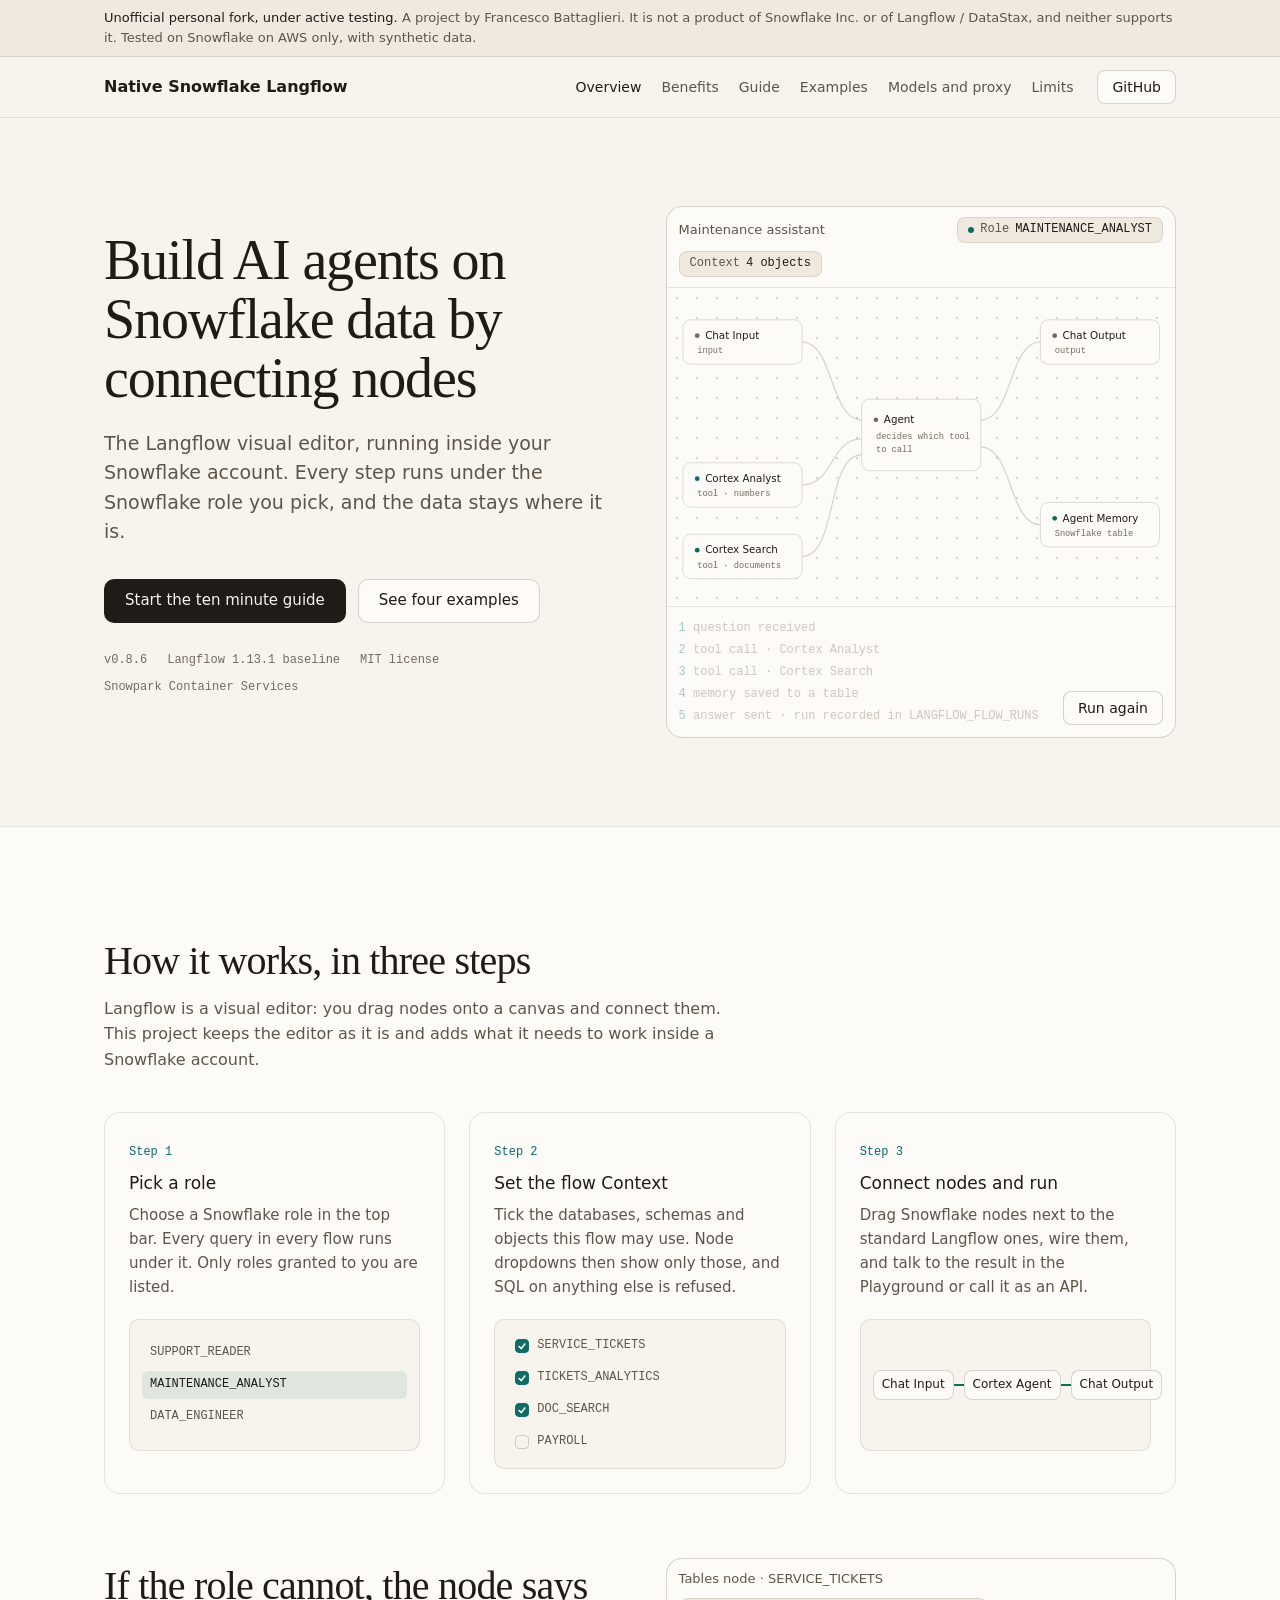
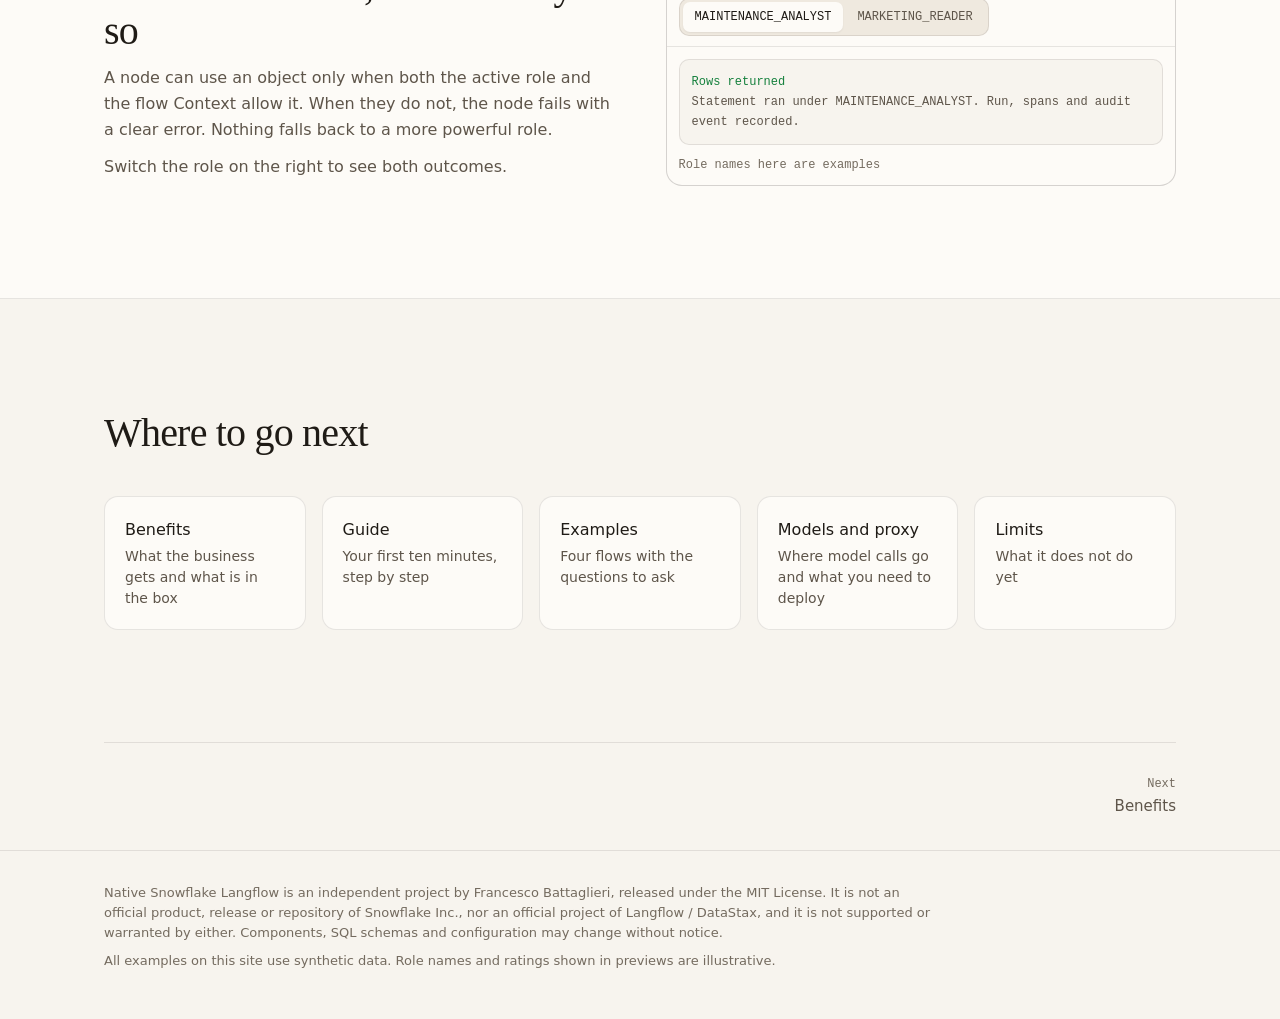
==== docs/index.html @ 38a933d1 "Split the overview site into pages and explain the LLM proxy The site is now six pages with shared C" ====
<!DOCTYPE html>
<html lang="en">
<head>
<meta charset="utf-8">
<meta name="viewport" content="width=device-width, initial-scale=1">
<meta name="snowflake-source" content="cortex-agent-authored">
<meta name="description" content="Native Snowflake Langflow: an unofficial personal fork that runs the Langflow visual editor inside Snowflake, on Snowflake data, under Snowflake roles.">
<title>Native Snowflake Langflow: a plain guide</title>
<script type="application/json" id="snowflake-report-metadata">
{
  "generated": "2026-11-13",
  "intent": "Native Snowflake Langflow site: Native Snowflake Langflow: a plain guide",
  "dataSources": [
    {
      "type": "file",
      "path": "README.md"
    }
  ],
  "sections": [
    {
      "id": "how",
      "title": "how",
      "producerNotes": "Hero flow preview and three steps from README sections 1 and 3. Role names are illustrative."
    },
    {
      "id": "explore",
      "title": "explore",
      "producerNotes": "Hero flow preview and three steps from README sections 1 and 3. Role names are illustrative."
    }
  ]
}
</script>
<link rel="stylesheet" href="assets/site.css">
<script src="assets/site.js" defer></script>
</head>
<body>

<div class="notice"><div class="wrap"><strong>Unofficial personal fork, under active testing.</strong> A project by Francesco Battaglieri. It is not a product of Snowflake Inc. or of Langflow / DataStax, and neither supports it. Tested on Snowflake on AWS only, with synthetic data.</div></div>

<nav>
  <div class="wrap">
    <a class="brand" href="index.html">Native Snowflake Langflow</a>
    <div class="links"><a href="index.html" aria-current="page">Overview</a><a href="benefits.html">Benefits</a><a href="guide.html">Guide</a><a href="examples.html">Examples</a><a href="models.html">Models and proxy</a><a href="limits.html">Limits</a></div>
    <a class="btn ghost small" href="https://github.com/fbattaglieri-snowflake/Native-Snowflake-Langflow">GitHub</a>
  </div>
</nav>

<header class="hero" id="top">
  <div class="wrap hero-grid">
    <div>
      <h1>Build AI agents on Snowflake data by connecting nodes</h1>
      <p class="lead">The Langflow visual editor, running inside your Snowflake account. Every step runs under the Snowflake role you pick, and the data stays where it is.</p>
      <div class="actions">
        <a class="btn primary" href="guide.html">Start the ten minute guide</a>
        <a class="btn ghost" href="examples.html">See four examples</a>
      </div>
      <ul class="facts">
        <li>v0.8.6</li><li>Langflow 1.13.1 baseline</li><li>MIT license</li><li>Snowpark Container Services</li>
      </ul>
    </div>

    <figure class="window" id="heroWin" style="margin:0" aria-label="Animated preview of a flow: a chat input, an agent with Cortex Analyst and Cortex Search as tools, a memory and a chat output">
      <div class="bar">
        <span class="title">Maintenance assistant</span>
        <span class="chip role">Role <b>MAINTENANCE_ANALYST</b></span>
        <span class="chip">Context <b>4 objects</b></span>
      </div>
      <svg class="canvas" viewBox="0 0 640 400" role="img" aria-hidden="true">
        <path class="wire" id="w1" pathLength="1" d="M170 68 C210 68 205 166 245 166"/>
        <path class="wire" id="w2" pathLength="1" d="M170 248 C210 248 205 190 245 190"/>
        <path class="wire" id="w3" pathLength="1" d="M170 338 C215 338 200 210 245 210"/>
        <path class="wire" id="w4" pathLength="1" d="M395 166 C435 166 430 68 470 68"/>
        <path class="wire" id="w5" pathLength="1" d="M395 200 C435 200 430 298 470 298"/>
        <g class="node" id="nIn" style="transition-delay:0ms"><rect x="20" y="40" width="150" height="56" rx="10"/><circle class="pip" cx="38" cy="60" r="3"/><text x="48" y="64">Chat Input</text><text class="kind" x="38" y="82">input</text></g>
        <g class="node sf" id="nAn" style="transition-delay:60ms"><rect x="20" y="220" width="150" height="56" rx="10"/><circle class="pip" cx="38" cy="240" r="3"/><text x="48" y="244">Cortex Analyst</text><text class="kind" x="38" y="262">tool · numbers</text></g>
        <g class="node sf" id="nSe" style="transition-delay:120ms"><rect x="20" y="310" width="150" height="56" rx="10"/><circle class="pip" cx="38" cy="330" r="3"/><text x="48" y="334">Cortex Search</text><text class="kind" x="38" y="352">tool · documents</text></g>
        <g class="node" id="nAg" style="transition-delay:180ms"><rect x="245" y="140" width="150" height="90" rx="10"/><circle class="pip" cx="263" cy="166" r="3"/><text x="273" y="170">Agent</text><text class="kind" x="263" y="190">decides which tool</text><text class="kind" x="263" y="206">to call</text></g>
        <g class="node" id="nOut" style="transition-delay:240ms"><rect x="470" y="40" width="150" height="56" rx="10"/><circle class="pip" cx="488" cy="60" r="3"/><text x="498" y="64">Chat Output</text><text class="kind" x="488" y="82">output</text></g>
        <g class="node sf" id="nMem" style="transition-delay:300ms"><rect x="470" y="270" width="150" height="56" rx="10"/><circle class="pip" cx="488" cy="290" r="3"/><text x="498" y="294">Agent Memory</text><text class="kind" x="488" y="312">Snowflake table</text></g>
        <circle id="dot" r="5"/>
      </svg>
      <div class="trace">
        <ol id="log">
          <li><span>1</span> question received</li>
          <li><span>2</span> tool call · Cortex Analyst</li>
          <li><span>3</span> tool call · Cortex Search</li>
          <li><span>4</span> memory saved to a table</li>
          <li><span>5</span> answer sent · run recorded in LANGFLOW_FLOW_RUNS</li>
        </ol>
        <button class="btn ghost small" id="rerun" type="button">Run again</button>
      </div>
    </figure>
  </div>
</header>

<section id="how" class="band">
  <div class="wrap">
    <div class="head reveal">
      <h2>How it works, in three steps</h2>
      <p class="sub">Langflow is a visual editor: you drag nodes onto a canvas and connect them. This project keeps the editor as it is and adds what it needs to work inside a Snowflake account.</p>
    </div>
    <div class="steps">
      <article class="step reveal" style="--i:0">
        <span class="n">Step 1</span>
        <h3>Pick a role</h3>
        <p>Choose a Snowflake role in the top bar. Every query in every flow runs under it. Only roles granted to you are listed.</p>
        <div class="mini" aria-hidden="true">
          <div class="row">SUPPORT_READER</div>
          <div class="row sel">MAINTENANCE_ANALYST</div>
          <div class="row">DATA_ENGINEER</div>
        </div>
      </article>
      <article class="step reveal" style="--i:1">
        <span class="n">Step 2</span>
        <h3>Set the flow Context</h3>
        <p>Tick the databases, schemas and objects this flow may use. Node dropdowns then show only those, and SQL on anything else is refused.</p>
        <div class="mini" aria-hidden="true">
          <div class="row"><span class="tick yes" style="--j:0"><svg viewBox="0 0 12 12" fill="none" stroke-width="2"><path d="M2 6l3 3 5-6"/></svg></span>SERVICE_TICKETS</div>
          <div class="row"><span class="tick yes" style="--j:1"><svg viewBox="0 0 12 12" fill="none" stroke-width="2"><path d="M2 6l3 3 5-6"/></svg></span>TICKETS_ANALYTICS</div>
          <div class="row"><span class="tick yes" style="--j:2"><svg viewBox="0 0 12 12" fill="none" stroke-width="2"><path d="M2 6l3 3 5-6"/></svg></span>DOC_SEARCH</div>
          <div class="row"><span class="tick"></span>PAYROLL</div>
        </div>
      </article>
      <article class="step reveal" style="--i:2">
        <span class="n">Step 3</span>
        <h3>Connect nodes and run</h3>
        <p>Drag Snowflake nodes next to the standard Langflow ones, wire them, and talk to the result in the Playground or call it as an API.</p>
        <div class="mini" aria-hidden="true">
          <div class="join"><span class="pill">Chat Input</span><i></i><span class="pill">Cortex Agent</span><i></i><span class="pill">Chat Output</span></div>
        </div>
      </article>
    </div>

    <div class="gov">
      <div class="reveal">
        <h2>If the role cannot, the node says so</h2>
        <p class="sub">A node can use an object only when both the active role and the flow Context allow it. When they do not, the node fails with a clear error. Nothing falls back to a more powerful role.</p>
        <p class="sub">Switch the role on the right to see both outcomes.</p>
      </div>
      <div class="window reveal" style="--i:1">
        <div class="bar">
          <span class="title">Tables node · SERVICE_TICKETS</span>
          <div class="seg" role="group" aria-label="Active role">
            <button type="button" data-role="ok" aria-pressed="true">MAINTENANCE_ANALYST</button>
            <button type="button" data-role="deny" aria-pressed="false">MARKETING_READER</button>
          </div>
        </div>
        <div class="result" id="govResult" role="status" aria-live="polite"><b>Rows returned</b>Statement ran under MAINTENANCE_ANALYST. Run, spans and audit event recorded.</div>
        <p class="mono" style="padding:0 12px 12px">Role names here are examples</p>
      </div>
    </div>
  </div>
</section>

<section id="explore">
  <div class="wrap">
    <div class="head reveal">
      <h2>Where to go next</h2>
    </div>
    <div class="cards">
      <a class="card reveal" style="--i:0" href="benefits.html"><b>Benefits</b><span>What the business gets and what is in the box</span></a>
      <a class="card reveal" style="--i:1" href="guide.html"><b>Guide</b><span>Your first ten minutes, step by step</span></a>
      <a class="card reveal" style="--i:2" href="examples.html"><b>Examples</b><span>Four flows with the questions to ask</span></a>
      <a class="card reveal" style="--i:3" href="models.html"><b>Models and proxy</b><span>Where model calls go and what you need to deploy</span></a>
      <a class="card reveal" style="--i:4" href="limits.html"><b>Limits</b><span>What it does not do yet</span></a>
    </div>
  </div>
</section>

<div class="wrap"><div class="pager"><span></span><a href="benefits.html" style="text-align:right"><small>Next</small>Benefits</a></div></div>

<footer>
  <div class="wrap">
    <p>Native Snowflake Langflow is an independent project by Francesco Battaglieri, released under the MIT License. It is not an official product, release or repository of Snowflake Inc., nor an official project of Langflow / DataStax, and it is not supported or warranted by either. Components, SQL schemas and configuration may change without notice.</p>
    <p>All examples on this site use synthetic data. Role names and ratings shown in previews are illustrative.</p>
  </div>
</footer>
</body>
</html>
---- docs/assets/site.css ----
:root{
  color-scheme:light dark;
  --bg:light-dark(#f7f4ee,#161513);
  --card:light-dark(#fdfbf7,#1c1a18);
  --raised:light-dark(#efe9df,#262421);
  --text:light-dark(#1f1b16,#efe9de);
  --text2:light-dark(#5e554a,#aaa398);
  --muted:light-dark(#746b5f,#8f897e);
  --line:light-dark(rgba(31,27,22,.10),rgba(239,233,222,.10));
  --line2:light-dark(rgba(31,27,22,.18),rgba(239,233,222,.18));
  --accent:light-dark(#0f6b63,#63c7b9);
  --accent-soft:light-dark(rgba(15,107,99,.10),rgba(99,199,185,.13));
  --neg:light-dark(#b42318,#f0766b);
  --neg-soft:light-dark(rgba(180,35,24,.08),rgba(240,118,107,.12));
  --pos:light-dark(#15803d,#4cc38a);
  --shadow:light-dark(0 8px 24px rgba(31,27,22,.07),none);
  --ease:cubic-bezier(.22,1,.36,1);
  --sans:"Instrument Sans","DM Sans",-apple-system,BlinkMacSystemFont,"Segoe UI",system-ui,sans-serif;
  --serif:"Instrument Serif","Iowan Old Style","Palatino Linotype",Palatino,Georgia,serif;
  --mono:ui-monospace,"SF Mono",Menlo,Consolas,monospace;
}
*{box-sizing:border-box}
html{scroll-behavior:smooth}
body{margin:0;background:var(--bg);color:var(--text);font:400 16px/1.6 var(--sans);-webkit-font-smoothing:antialiased}
img,svg{max-width:100%;height:auto}
a{color:inherit}
.wrap{width:100%;max-width:1136px;margin:0 auto;padding:0 clamp(20px,4vw,32px)}
h1,h2,h3,p{margin:0}
h1,h2{font-family:var(--serif);font-weight:400;letter-spacing:-.02em}
h1{font-size:clamp(38px,4.4vw,56px);line-height:1.06}
h2{font-size:clamp(30px,3.6vw,40px);line-height:1.12}
h3{font-size:17px;line-height:24px;font-weight:500}
.lead{font-size:clamp(17px,1.6vw,19px);line-height:1.55;color:var(--text2);max-width:36rem}
.sub{color:var(--text2);max-width:40rem;margin-top:12px}
.mono{font-family:var(--mono);font-size:12px;line-height:16px;color:var(--muted);overflow-wrap:anywhere}
section{padding:clamp(64px,9vw,112px) 0}
.head{margin-bottom:40px}
:focus-visible{outline:2px solid var(--accent);outline-offset:2px;border-radius:6px}

/* notice + nav */
.notice{background:var(--raised);border-bottom:1px solid var(--line);font-size:13px;line-height:20px;color:var(--text2)}
.notice .wrap{padding-top:8px;padding-bottom:8px}
.notice strong{font-weight:500;color:var(--text)}
nav{position:sticky;top:0;z-index:10;background:var(--bg);border-bottom:1px solid var(--line)}
nav .wrap{display:flex;align-items:center;flex-wrap:wrap;gap:0 24px;min-height:60px}
.brand{font-weight:600;font-size:16px;text-decoration:none;white-space:nowrap}
.links{display:flex;gap:20px;margin-left:auto;font-size:14px}
.links a{color:var(--text2);text-decoration:none;transition:color .15s var(--ease)}
.links a:hover{color:var(--text)}
.btn{display:inline-flex;align-items:center;justify-content:center;height:44px;padding:0 20px;border-radius:10px;font:500 15px/1 var(--sans);text-decoration:none;border:1px solid transparent;cursor:pointer;transition:background-color .15s var(--ease),border-color .15s var(--ease),transform .15s var(--ease)}
.btn:active{transform:scale(.98)}
.btn.primary{background:var(--text);color:var(--bg)}
.btn.primary:hover{background:var(--text2)}
.btn.ghost{background:var(--card);border-color:var(--line2);color:var(--text)}
.btn.ghost:hover{background:var(--raised)}
.btn.small{height:34px;padding:0 14px;font-size:14px;border-radius:8px}
.links a[aria-current=page]{color:var(--text)}
@media (max-width:900px){nav .brand{line-height:60px}nav .btn{margin-left:auto}.links{order:3;width:100%;margin:0;padding:0 0 12px;overflow-x:auto;white-space:nowrap}}

/* hero */
.hero{padding:clamp(48px,7vw,88px) 0 clamp(56px,7vw,88px)}
.hero-grid{display:grid;grid-template-columns:minmax(0,1fr) minmax(0,1fr);gap:clamp(32px,4vw,56px);align-items:center}
.hero .lead{margin-top:20px}
.actions{display:flex;flex-wrap:wrap;gap:12px;margin-top:32px}
.facts{display:flex;flex-wrap:wrap;gap:8px 20px;margin-top:28px;padding:0;list-style:none}
.facts li{font-family:var(--mono);font-size:12px;color:var(--muted)}
@media (max-width:960px){.hero-grid{grid-template-columns:minmax(0,1fr)}}

/* window */
.window{background:var(--card);border:1px solid var(--line2);border-radius:16px;box-shadow:var(--shadow);overflow:hidden}
.bar{display:flex;align-items:center;gap:8px;flex-wrap:wrap;padding:10px 12px;border-bottom:1px solid var(--line);font-size:13px}
.bar .title{color:var(--text2);margin-right:auto}
.chip{display:inline-flex;align-items:center;gap:6px;height:26px;padding:0 10px;border-radius:8px;background:var(--raised);border:1px solid var(--line);font-family:var(--mono);font-size:12px;color:var(--text2);white-space:nowrap}
.chip b{font-weight:500;color:var(--text)}
.chip.role::before{content:"";width:6px;height:6px;border-radius:50%;background:var(--accent)}
.canvas{display:block;width:100%;background-image:radial-gradient(var(--line2) 1px,transparent 1px);background-size:20px 20px}
.node rect{fill:var(--card);stroke:var(--line2);stroke-width:1;transition:stroke .3s var(--ease),fill .3s var(--ease)}
.node text{font:500 13px var(--sans);fill:var(--text)}
.node .kind{font:400 11px var(--mono);fill:var(--muted)}
.node .pip{fill:var(--muted)}
.node.sf .pip{fill:var(--accent)}
.node.on rect{stroke:var(--accent);fill:var(--accent-soft)}
.node{opacity:0;transform:translateY(8px);transition:opacity .45s var(--ease),transform .45s var(--ease)}
.ready .node{opacity:1;transform:none}
.wire{fill:none;stroke:var(--line2);stroke-width:1.5;stroke-dasharray:1;stroke-dashoffset:1;transition:stroke-dashoffset .9s var(--ease) .5s,stroke .3s var(--ease)}
.ready .wire{stroke-dashoffset:0}
.wire.on{stroke:var(--accent)}
#dot{fill:var(--accent);opacity:0;transition:opacity .15s}
.trace{display:grid;grid-template-columns:1fr auto;gap:12px;align-items:end;padding:12px;border-top:1px solid var(--line)}
.trace ol{list-style:none;margin:0;padding:0;display:grid;gap:4px}
.trace li{font-family:var(--mono);font-size:12px;line-height:18px;color:var(--muted);opacity:.35;transition:opacity .3s var(--ease),color .3s var(--ease)}
.trace li.on{opacity:1;color:var(--text2)}
.trace li span{color:var(--accent)}

/* reveal */
.reveal{opacity:0;transform:translateY(12px);transition:opacity .5s var(--ease),transform .5s var(--ease);transition-delay:calc(var(--i,0)*50ms)}
.reveal.in{opacity:1;transform:none}

/* how */
.steps{display:grid;grid-template-columns:repeat(auto-fit,minmax(260px,1fr));gap:24px}
.step{background:var(--card);border:1px solid var(--line);border-radius:16px;padding:24px}
.step .n{font-family:var(--mono);font-size:12px;color:var(--accent)}
.step h3{margin:8px 0}
.step p{color:var(--text2);font-size:15px}
.mini{margin-top:20px;background:var(--bg);border:1px solid var(--line);border-radius:10px;padding:12px;min-height:132px;display:grid;gap:4px;align-content:center}
.row{display:flex;align-items:center;gap:8px;height:28px;padding:0 8px;border-radius:6px;font-family:var(--mono);font-size:12px;color:var(--text2)}
.row.sel{background:var(--accent-soft);color:var(--text)}
.tick{width:14px;height:14px;border-radius:4px;border:1px solid var(--line2);flex:none;display:grid;place-items:center}
.tick svg{width:10px;height:10px;stroke:var(--bg);opacity:0;transition:opacity .3s var(--ease) calc(.4s + var(--j,0)*.18s)}
.tick.yes{transition:background-color .3s var(--ease) calc(.4s + var(--j,0)*.18s),border-color .3s var(--ease) calc(.4s + var(--j,0)*.18s)}
.in .tick.yes{background:var(--accent);border-color:var(--accent)}
.in .tick.yes svg{opacity:1}
.join{display:flex;align-items:center}
.join .pill{flex:none;padding:0 8px;font-size:12px}
.join i{flex:1;min-width:10px;height:1.5px;background:var(--accent);transform:scaleX(0);transform-origin:left;transition:transform .7s var(--ease) .5s}
.in .join i{transform:scaleX(1)}
.pill{display:inline-flex;align-items:center;height:30px;padding:0 10px;border-radius:8px;border:1px solid var(--line2);background:var(--card);font-size:13px;white-space:nowrap}

/* governance demo */
.gov{display:grid;grid-template-columns:minmax(0,1fr) minmax(0,1fr);gap:clamp(24px,4vw,56px);align-items:center;margin-top:64px}
@media (max-width:860px){.gov{grid-template-columns:minmax(0,1fr)}}
.seg{display:inline-flex;gap:2px;padding:3px;border-radius:10px;background:var(--raised);border:1px solid var(--line)}
.seg button{height:30px;padding:0 12px;border:0;border-radius:7px;background:none;color:var(--text2);font:400 12px var(--mono);cursor:pointer;transition:background-color .15s var(--ease),color .15s var(--ease)}
.seg button[aria-pressed=true]{background:var(--card);color:var(--text);box-shadow:0 1px 2px rgba(0,0,0,.06)}
.result{margin:12px;padding:12px;border-radius:10px;border:1px solid var(--line);background:var(--bg);font-family:var(--mono);font-size:12px;line-height:20px;color:var(--text2);transition:background-color .25s var(--ease),border-color .25s var(--ease)}
.result b{display:block;font-weight:500;color:var(--pos)}
.result.deny{background:var(--neg-soft);border-color:var(--neg)}
.result.deny b{color:var(--neg)}

/* benefits */
.grid3{display:grid;grid-template-columns:repeat(auto-fit,minmax(280px,1fr));gap:0;border-top:1px solid var(--line)}
.benefit{padding:28px 24px 28px 0;border-bottom:1px solid var(--line)}
.benefit svg{width:18px;height:18px;stroke:var(--muted);fill:none;stroke-width:1.5;stroke-linecap:round;stroke-linejoin:round}
.benefit h3{margin:12px 0 4px}
.benefit p{color:var(--text2);font-size:15px}
.band{background:var(--card);border-top:1px solid var(--line);border-bottom:1px solid var(--line)}
.tech{display:grid;grid-template-columns:repeat(auto-fit,minmax(300px,1fr));gap:32px 48px}
.tech dl{margin:0;display:grid;gap:20px}
.tech dt{font-weight:500}
.tech dd{margin:4px 0 0;color:var(--text2);font-size:15px}
.tags{display:flex;flex-wrap:wrap;gap:6px;margin-top:8px}
.tag{font-family:var(--mono);font-size:12px;line-height:22px;padding:0 8px;border-radius:6px;background:var(--raised);color:var(--text2)}
.layers{display:grid;gap:8px}
.layer{border:1px solid var(--line2);border-radius:12px;padding:16px;background:var(--bg)}
.layer .mono{display:block;margin-bottom:4px}
.layer p{font-size:14px;color:var(--text2)}
.down{justify-self:center;width:1.5px;height:20px;background:var(--line2)}

/* guide */
.guide{display:grid;gap:0;counter-reset:g;max-width:820px}
.g{display:grid;grid-template-columns:40px minmax(0,1fr);gap:16px;padding:20px 0;border-bottom:1px solid var(--line)}
.g::before{counter-increment:g;content:counter(g);width:32px;height:32px;border-radius:50%;border:1px solid var(--line2);display:grid;place-items:center;font-family:var(--mono);font-size:13px;color:var(--accent)}
.g p{color:var(--text2);font-size:15px;margin-top:4px}
.g .when{font-family:var(--mono);font-size:12px;color:var(--muted);margin-left:8px}
kbd{font-family:var(--mono);font-size:12px;padding:1px 6px;border-radius:5px;border:1px solid var(--line2);background:var(--card);color:var(--text)}
.tips{margin-top:40px;display:grid;grid-template-columns:repeat(auto-fit,minmax(240px,1fr));gap:16px;max-width:1000px}
.tip{padding:16px;border-radius:12px;background:var(--card);border:1px solid var(--line);font-size:14px;color:var(--text2)}
.tip b{display:block;font-weight:500;color:var(--text);margin-bottom:4px}

/* examples */
.tabs{display:flex;flex-wrap:wrap;gap:4px;margin-bottom:20px}
.tabs button{height:36px;padding:0 14px;border-radius:9px;border:1px solid transparent;background:none;color:var(--text2);font:400 14px var(--sans);cursor:pointer;transition:background-color .15s var(--ease),color .15s var(--ease),border-color .15s var(--ease)}
.tabs button:hover{background:var(--raised)}
.tabs button[aria-selected=true]{background:var(--card);border-color:var(--line2);color:var(--text)}
.panel{display:none;grid-template-columns:minmax(0,1fr) minmax(0,1fr);gap:clamp(24px,4vw,48px);background:var(--card);border:1px solid var(--line);border-radius:16px;padding:clamp(20px,3vw,32px)}
.panel.on{display:grid;animation:rise .4s var(--ease)}
@keyframes rise{from{opacity:0;transform:translateY(8px)}}
@media (max-width:860px){.panel{grid-template-columns:minmax(0,1fr)}}
.panel h3{font-size:20px;line-height:28px}
.panel p{color:var(--text2);font-size:15px;margin-top:8px}
.chain{display:flex;flex-wrap:wrap;align-items:center;gap:6px;margin-top:20px}
.chain i{width:16px;height:1.5px;background:var(--line2)}
.chain .pill.sf{border-color:var(--accent);color:var(--accent)}
.look{margin:20px 0 0;padding:0;list-style:none;display:grid;gap:8px;font-size:14px;color:var(--text2)}
.look li{padding-left:16px;position:relative}
.look li::before{content:"";position:absolute;left:0;top:10px;width:6px;height:1.5px;background:var(--accent)}
.chat{display:grid;gap:8px;align-content:start}
.chat .mono{margin-bottom:4px}
.q{background:var(--bg);border:1px solid var(--line);border-radius:12px 12px 12px 4px;padding:12px 14px;font-size:14px;line-height:21px}
.q small{display:block;font-family:var(--mono);font-size:11px;color:var(--muted);margin-bottom:2px}
.scores{display:grid;gap:8px;margin-top:8px}
.score{display:grid;grid-template-columns:132px 1fr 20px;gap:12px;align-items:center;font-size:13px;color:var(--text2)}
.score div{height:6px;border-radius:3px;background:var(--raised);overflow:hidden}
.score div i{display:block;height:100%;background:var(--muted);transform-origin:left;transform:scaleX(0);transition:transform .7s var(--ease) .2s}
.score.lead-s div i{background:var(--accent)}
.panel.on .score div i{transform:scaleX(var(--v))}
.score span{font-family:var(--mono);font-variant-numeric:tabular-nums;text-align:right}

/* limits */
.limits{display:grid;grid-template-columns:repeat(auto-fit,minmax(300px,1fr));gap:0 48px;max-width:1000px}
.limit{padding:16px 0;border-bottom:1px solid var(--line)}
.limit b{font-weight:500}
.limit p{color:var(--text2);font-size:14px;margin-top:2px}

/* feedback + footer */
.cta{display:grid;grid-template-columns:minmax(0,3fr) minmax(0,2fr);gap:32px;align-items:center}
@media (max-width:860px){.cta{grid-template-columns:minmax(0,1fr)}}
footer{border-top:1px solid var(--line);padding:32px 0 48px;font-size:13px;line-height:20px;color:var(--muted)}
footer p{max-width:52rem}
footer p+p{margin-top:8px}

@media (prefers-reduced-motion:reduce){
  html{scroll-behavior:auto}
  *,*::before,*::after{transition-duration:.01ms!important;transition-delay:0s!important;animation:none!important}
}

/* multi-page additions */
.cards{display:grid;grid-template-columns:repeat(auto-fit,minmax(200px,1fr));gap:16px}
.card{display:block;padding:20px;border-radius:14px;background:var(--card);border:1px solid var(--line);text-decoration:none;transition:border-color .15s var(--ease),background-color .15s var(--ease)}
.card:hover{border-color:var(--accent)}
.card b{display:block;font-weight:500}
.card span{display:block;font-size:14px;line-height:21px;color:var(--text2);margin-top:4px}
.pager{display:flex;justify-content:space-between;gap:16px;flex-wrap:wrap;padding:32px 0;border-top:1px solid var(--line)}
.pager a{text-decoration:none;font-size:15px;color:var(--text2);transition:color .15s var(--ease)}
.pager a:hover{color:var(--text)}
.pager small{display:block;font-family:var(--mono);font-size:12px;color:var(--muted)}
.need{display:inline-flex;align-items:center;gap:8px;margin-top:20px!important;font-size:13px!important;color:var(--text2)}
.need::before{content:"";width:6px;height:6px;border-radius:50%;background:var(--muted)}
.need.yes::before{background:var(--accent)}
.prereq{display:grid;grid-template-columns:repeat(auto-fit,minmax(240px,1fr));gap:16px;max-width:1000px;margin-bottom:40px}
.lane{margin-top:20px}
.lane>.mono{display:block;margin-bottom:8px}
.flowd{display:flex;align-items:stretch}
.fbox{flex:1 1 0;min-width:0;background:var(--bg);border:1px solid var(--line2);border-radius:12px;padding:16px;transition:border-color .4s var(--ease) calc(var(--k,0)*.3s + .2s),background-color .4s var(--ease) calc(var(--k,0)*.3s + .2s)}
.fbox .mono{display:block;margin-bottom:4px}
.fbox b{display:block;font-weight:500;font-size:15px;line-height:22px}
.fbox p{font-size:13px;line-height:19px;color:var(--text2);margin-top:4px}
.fline{flex:0 0 28px;align-self:center;height:1.5px;background:var(--line2);transform:scaleX(0);transform-origin:left;transition:transform .3s var(--ease) calc(var(--k,0)*.3s + .35s)}
.flowd.in .fline{transform:scaleX(1)}
.flowd.hot .fline{background:var(--accent)}
.flowd.hot.in .fbox{border-color:var(--accent);background:var(--accent-soft)}
@media (max-width:860px){.flowd{flex-direction:column}.fline{flex-basis:20px;width:1.5px;height:auto;transform:scaleY(0);transform-origin:top}.flowd.in .fline{transform:scaleY(1)}}
.route{padding:16px}
.edtext{margin:20px 0 0;font-size:15px;color:var(--text2);max-width:46rem;min-height:72px}
.two{display:grid;grid-template-columns:repeat(auto-fit,minmax(300px,1fr));gap:24px}
.ed{background:var(--card);border:1px solid var(--line);border-radius:16px;padding:24px}
.ed .mono{display:block;margin-bottom:8px}
.ed ul{margin:12px 0 20px;padding:0;list-style:none;display:grid;gap:8px;font-size:15px;color:var(--text2)}
.ed li{padding-left:16px;position:relative}
.ed li::before{content:"";position:absolute;left:0;top:11px;width:6px;height:1.5px;background:var(--accent)}
.diff{display:grid;gap:0;max-width:860px;border-top:1px solid var(--line)}
.drow{display:grid;grid-template-columns:96px minmax(0,1fr) 28px minmax(0,1fr);gap:12px;align-items:center;padding:14px 0;border-bottom:1px solid var(--line)}
.drow i{height:1.5px;background:var(--accent);transform:scaleX(0);transform-origin:left;transition:transform .4s var(--ease) calc(var(--i,0)*50ms + .3s)}
.drow.in i{transform:scaleX(1)}
code{font-family:var(--mono);font-size:13px;overflow-wrap:anywhere}
.drow code{color:var(--text2)}
.drow code.ok{color:var(--accent)}
@media (max-width:560px){.drow{grid-template-columns:minmax(0,1fr) 20px minmax(0,1fr)}.drow .mono{grid-column:1/-1}}
pre.cfg{margin:16px 0 0;padding:16px;border-radius:12px;background:var(--bg);border:1px solid var(--line);font:13px/1.7 var(--mono);color:var(--text2);overflow-x:auto}
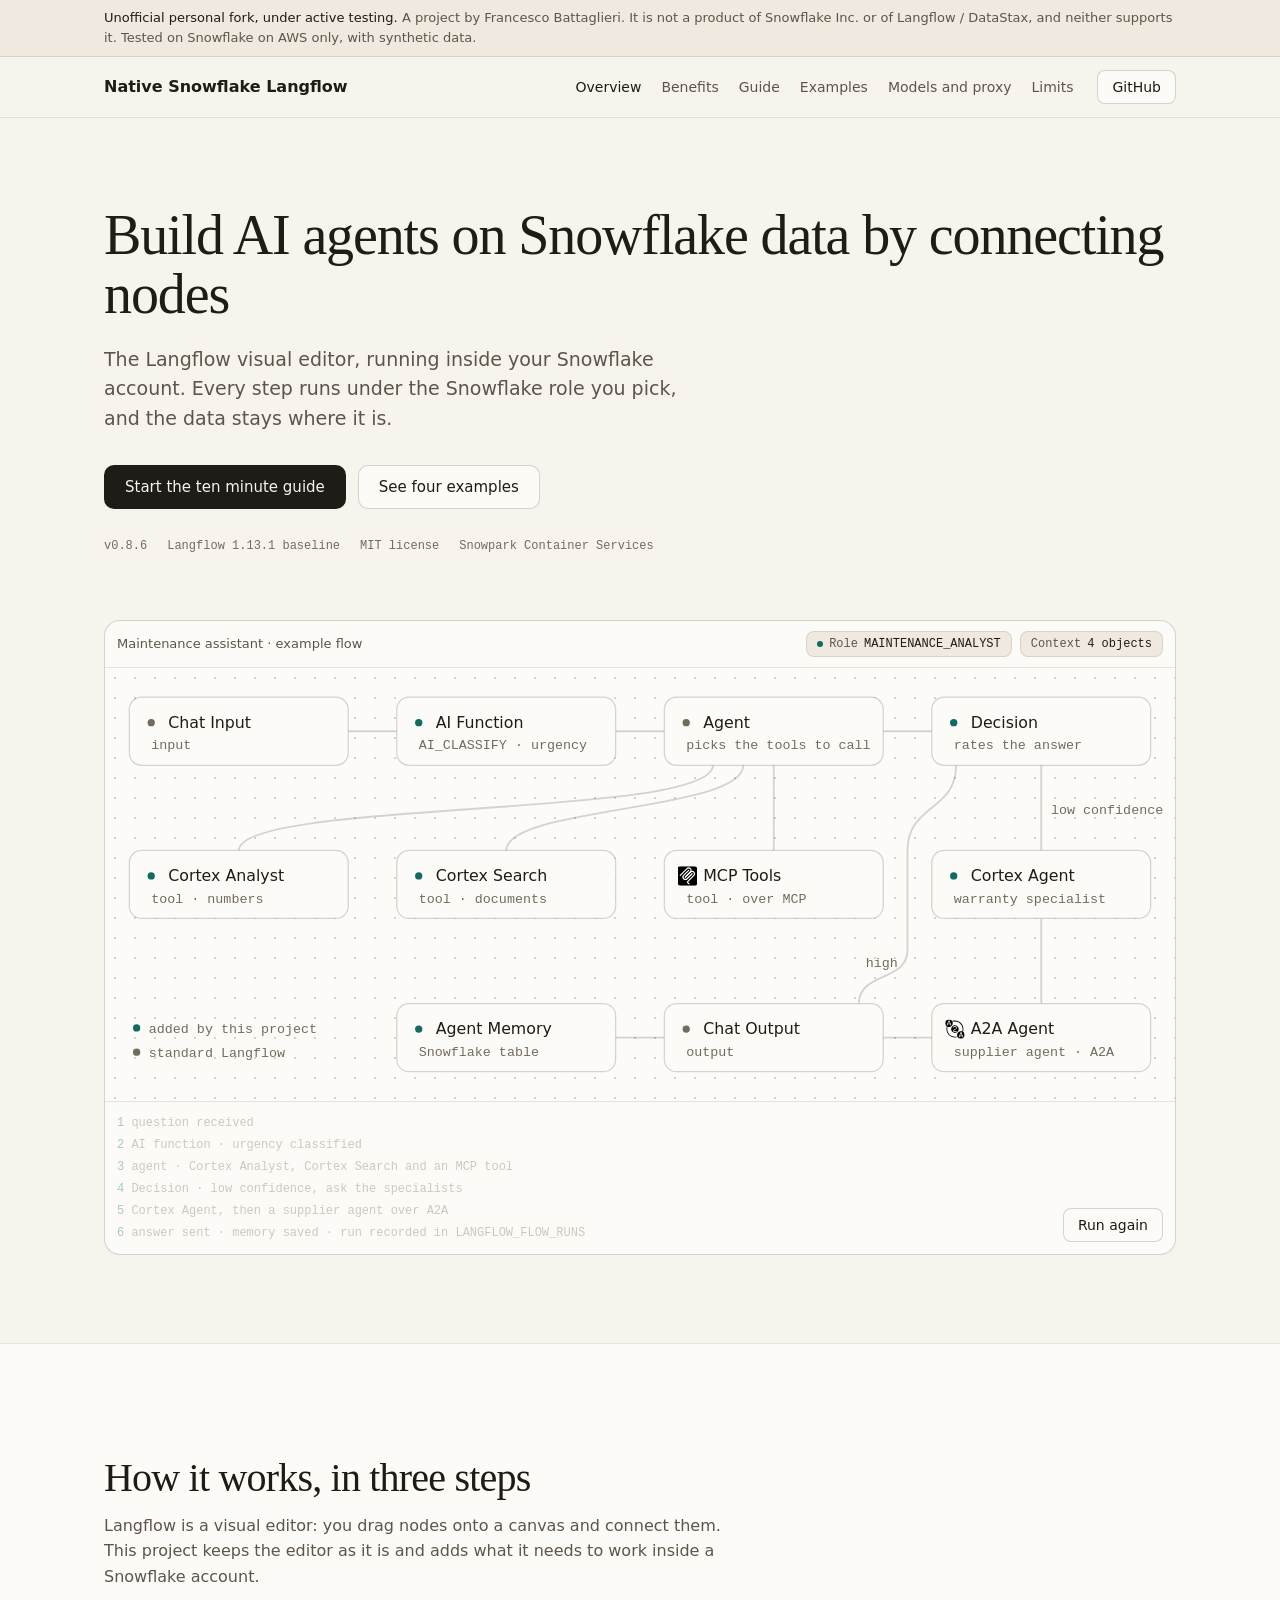
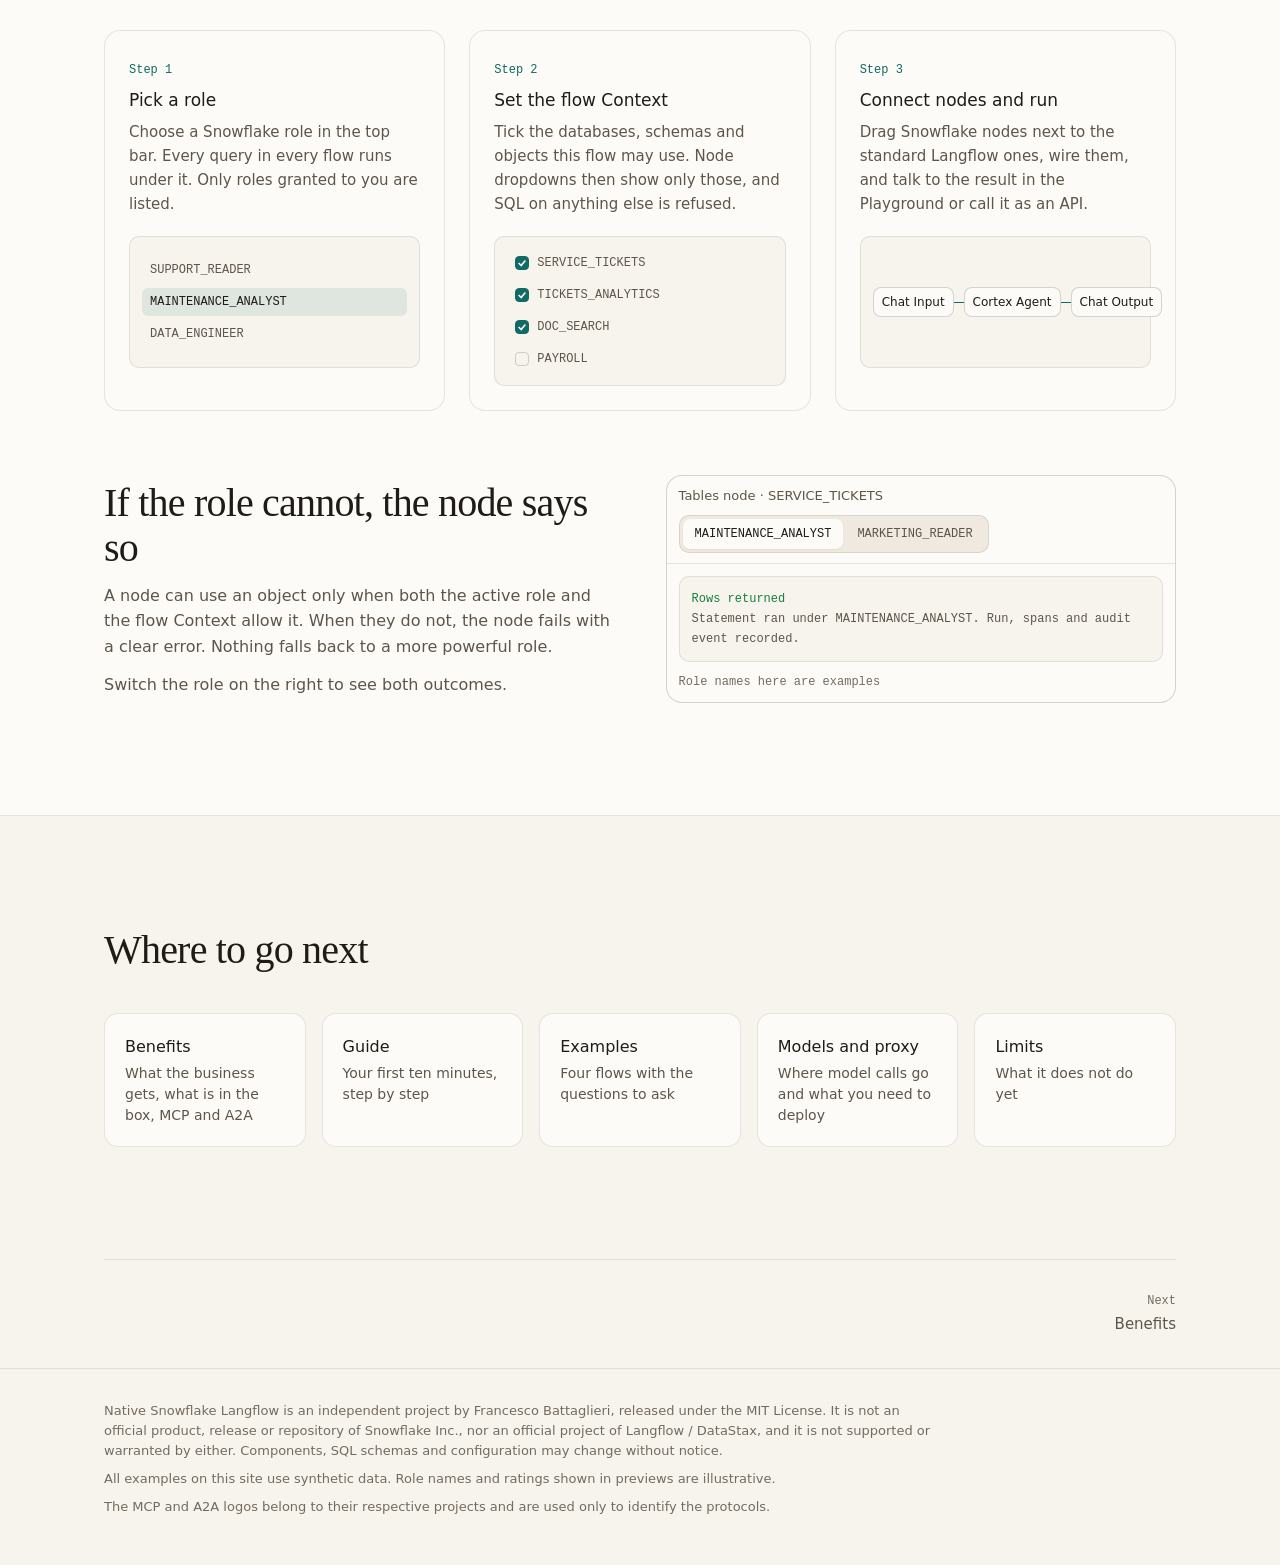
==== commit 4942f0e6: "Document MCP and A2A, and widen the example flow on the site README gains MCP and A2A rows and a sec" ====
--- a/docs/index.html
+++ b/docs/index.html
@@ -59,33 +59,51 @@
       </ul>
     </div>
 
-    <figure class="window" id="heroWin" style="margin:0" aria-label="Animated preview of a flow: a chat input, an agent with Cortex Analyst and Cortex Search as tools, a memory and a chat output">
+    <figure class="window" id="heroWin" style="margin:0" aria-label="Animated preview of an example flow: a question is classified by an AI function, an agent calls Cortex Analyst, Cortex Search and an MCP tool, a Decision node rates the answer, and on low confidence a Cortex Agent and an A2A agent are asked before the answer is sent and saved to memory">
       <div class="bar">
-        <span class="title">Maintenance assistant</span>
+        <span class="title">Maintenance assistant · example flow</span>
         <span class="chip role">Role <b>MAINTENANCE_ANALYST</b></span>
         <span class="chip">Context <b>4 objects</b></span>
       </div>
-      <svg class="canvas" viewBox="0 0 640 400" role="img" aria-hidden="true">
-        <path class="wire" id="w1" pathLength="1" d="M170 68 C210 68 205 166 245 166"/>
-        <path class="wire" id="w2" pathLength="1" d="M170 248 C210 248 205 190 245 190"/>
-        <path class="wire" id="w3" pathLength="1" d="M170 338 C215 338 200 210 245 210"/>
-        <path class="wire" id="w4" pathLength="1" d="M395 166 C435 166 430 68 470 68"/>
-        <path class="wire" id="w5" pathLength="1" d="M395 200 C435 200 430 298 470 298"/>
-        <g class="node" id="nIn" style="transition-delay:0ms"><rect x="20" y="40" width="150" height="56" rx="10"/><circle class="pip" cx="38" cy="60" r="3"/><text x="48" y="64">Chat Input</text><text class="kind" x="38" y="82">input</text></g>
-        <g class="node sf" id="nAn" style="transition-delay:60ms"><rect x="20" y="220" width="150" height="56" rx="10"/><circle class="pip" cx="38" cy="240" r="3"/><text x="48" y="244">Cortex Analyst</text><text class="kind" x="38" y="262">tool · numbers</text></g>
-        <g class="node sf" id="nSe" style="transition-delay:120ms"><rect x="20" y="310" width="150" height="56" rx="10"/><circle class="pip" cx="38" cy="330" r="3"/><text x="48" y="334">Cortex Search</text><text class="kind" x="38" y="352">tool · documents</text></g>
-        <g class="node" id="nAg" style="transition-delay:180ms"><rect x="245" y="140" width="150" height="90" rx="10"/><circle class="pip" cx="263" cy="166" r="3"/><text x="273" y="170">Agent</text><text class="kind" x="263" y="190">decides which tool</text><text class="kind" x="263" y="206">to call</text></g>
-        <g class="node" id="nOut" style="transition-delay:240ms"><rect x="470" y="40" width="150" height="56" rx="10"/><circle class="pip" cx="488" cy="60" r="3"/><text x="498" y="64">Chat Output</text><text class="kind" x="488" y="82">output</text></g>
-        <g class="node sf" id="nMem" style="transition-delay:300ms"><rect x="470" y="270" width="150" height="56" rx="10"/><circle class="pip" cx="488" cy="290" r="3"/><text x="498" y="294">Agent Memory</text><text class="kind" x="488" y="312">Snowflake table</text></g>
+      <div class="scroll">
+      <svg class="canvas" viewBox="0 0 880 356" role="img" aria-hidden="true">
+        <path class="wire" id="w1" pathLength="1" d="M200 52 L240 52"/>
+        <path class="wire" id="w2" pathLength="1" d="M420 52 L460 52"/>
+        <path class="wire" id="t1" pathLength="1" d="M110 150 C110 108 500 124 500 80"/>
+        <path class="wire" id="t2" pathLength="1" d="M330 150 C330 114 525 118 525 80"/>
+        <path class="wire" id="t3" pathLength="1" d="M550 150 L550 80"/>
+        <path class="wire" id="w3" pathLength="1" d="M640 52 L680 52"/>
+        <path class="wire" id="wHigh" pathLength="1" d="M700 80 C700 118 660 112 660 150 L660 232 C660 258 620 250 620 276"/>
+        <path class="wire" id="wLow" pathLength="1" d="M770 80 L770 150"/>
+        <path class="wire" id="w5" pathLength="1" d="M770 206 L770 276"/>
+        <path class="wire" id="w6" pathLength="1" d="M680 304 L640 304"/>
+        <path class="wire" id="w7" pathLength="1" d="M460 304 L420 304"/>
+        <text class="wlabel" x="778" y="120">low confidence</text>
+        <text class="wlabel" x="652" y="246" text-anchor="end">high</text>
+        <circle class="pip key-sf" cx="26" cy="296" r="3"/><text class="wlabel" x="36" y="300">added by this project</text>
+        <circle class="pip" cx="26" cy="316" r="3"/><text class="wlabel" x="36" y="320">standard Langflow</text>
+        <g class="node" id="nIn" style="transition-delay:0ms"><rect x="20" y="24" width="180" height="56" rx="10"/><circle class="pip" cx="38" cy="45" r="3"/><text x="52" y="49">Chat Input</text><text class="kind" x="38" y="67">input</text></g>
+        <g class="node sf" id="nAif" style="transition-delay:50ms"><rect x="240" y="24" width="180" height="56" rx="10"/><circle class="pip" cx="258" cy="45" r="3"/><text x="272" y="49">AI Function</text><text class="kind" x="258" y="67">AI_CLASSIFY · urgency</text></g>
+        <g class="node" id="nAg" style="transition-delay:100ms"><rect x="460" y="24" width="180" height="56" rx="10"/><circle class="pip" cx="478" cy="45" r="3"/><text x="492" y="49">Agent</text><text class="kind" x="478" y="67">picks the tools to call</text></g>
+        <g class="node sf" id="nDec" style="transition-delay:150ms"><rect x="680" y="24" width="180" height="56" rx="10"/><circle class="pip" cx="698" cy="45" r="3"/><text x="712" y="49">Decision</text><text class="kind" x="698" y="67">rates the answer</text></g>
+        <g class="node sf" id="nAn" style="transition-delay:200ms"><rect x="20" y="150" width="180" height="56" rx="10"/><circle class="pip" cx="38" cy="171" r="3"/><text x="52" y="175">Cortex Analyst</text><text class="kind" x="38" y="193">tool · numbers</text></g>
+        <g class="node sf" id="nSe" style="transition-delay:250ms"><rect x="240" y="150" width="180" height="56" rx="10"/><circle class="pip" cx="258" cy="171" r="3"/><text x="272" y="175">Cortex Search</text><text class="kind" x="258" y="193">tool · documents</text></g>
+        <g class="node" id="nMcp" style="transition-delay:300ms"><rect x="460" y="150" width="180" height="56" rx="10"/><image href="assets/logos/mcp.svg" x="471" y="163" width="16" height="16"/><text x="492" y="175">MCP Tools</text><text class="kind" x="478" y="193">tool · over MCP</text></g>
+        <g class="node sf" id="nCa" style="transition-delay:350ms"><rect x="680" y="150" width="180" height="56" rx="10"/><circle class="pip" cx="698" cy="171" r="3"/><text x="712" y="175">Cortex Agent</text><text class="kind" x="698" y="193">warranty specialist</text></g>
+        <g class="node sf" id="nMem" style="transition-delay:400ms"><rect x="240" y="276" width="180" height="56" rx="10"/><circle class="pip" cx="258" cy="297" r="3"/><text x="272" y="301">Agent Memory</text><text class="kind" x="258" y="319">Snowflake table</text></g>
+        <g class="node" id="nOut" style="transition-delay:450ms"><rect x="460" y="276" width="180" height="56" rx="10"/><circle class="pip" cx="478" cy="297" r="3"/><text x="492" y="301">Chat Output</text><text class="kind" x="478" y="319">output</text></g>
+        <g class="node" id="nA2a" style="transition-delay:500ms"><rect x="680" y="276" width="180" height="56" rx="10"/><image class="lg-light" href="assets/logos/a2a-black.svg" x="691" y="289" width="16" height="16"/><image class="lg-dark" href="assets/logos/a2a-white.svg" x="691" y="289" width="16" height="16"/><text x="712" y="301">A2A Agent</text><text class="kind" x="698" y="319">supplier agent · A2A</text></g>
         <circle id="dot" r="5"/>
       </svg>
+      </div>
       <div class="trace">
         <ol id="log">
           <li><span>1</span> question received</li>
-          <li><span>2</span> tool call · Cortex Analyst</li>
-          <li><span>3</span> tool call · Cortex Search</li>
-          <li><span>4</span> memory saved to a table</li>
-          <li><span>5</span> answer sent · run recorded in LANGFLOW_FLOW_RUNS</li>
+          <li><span>2</span> AI function · urgency classified</li>
+          <li><span>3</span> agent · Cortex Analyst, Cortex Search and an MCP tool</li>
+          <li><span>4</span> Decision · low confidence, ask the specialists</li>
+          <li><span>5</span> Cortex Agent, then a supplier agent over A2A</li>
+          <li><span>6</span> answer sent · memory saved · run recorded in LANGFLOW_FLOW_RUNS</li>
         </ol>
         <button class="btn ghost small" id="rerun" type="button">Run again</button>
       </div>
@@ -158,7 +176,7 @@
       <h2>Where to go next</h2>
     </div>
     <div class="cards">
-      <a class="card reveal" style="--i:0" href="benefits.html"><b>Benefits</b><span>What the business gets and what is in the box</span></a>
+      <a class="card reveal" style="--i:0" href="benefits.html"><b>Benefits</b><span>What the business gets, what is in the box, MCP and A2A</span></a>
       <a class="card reveal" style="--i:1" href="guide.html"><b>Guide</b><span>Your first ten minutes, step by step</span></a>
       <a class="card reveal" style="--i:2" href="examples.html"><b>Examples</b><span>Four flows with the questions to ask</span></a>
       <a class="card reveal" style="--i:3" href="models.html"><b>Models and proxy</b><span>Where model calls go and what you need to deploy</span></a>
@@ -173,6 +191,7 @@
   <div class="wrap">
     <p>Native Snowflake Langflow is an independent project by Francesco Battaglieri, released under the MIT License. It is not an official product, release or repository of Snowflake Inc., nor an official project of Langflow / DataStax, and it is not supported or warranted by either. Components, SQL schemas and configuration may change without notice.</p>
     <p>All examples on this site use synthetic data. Role names and ratings shown in previews are illustrative.</p>
+    <p>The MCP and A2A logos belong to their respective projects and are used only to identify the protocols.</p>
   </div>
 </footer>
 </body>
--- a/docs/assets/site.css
+++ b/docs/assets/site.css
@@ -59,7 +59,7 @@
 
 /* hero */
 .hero{padding:clamp(48px,7vw,88px) 0 clamp(56px,7vw,88px)}
-.hero-grid{display:grid;grid-template-columns:minmax(0,1fr) minmax(0,1fr);gap:clamp(32px,4vw,56px);align-items:center}
+.hero-grid{display:grid;grid-template-columns:minmax(0,1fr);gap:clamp(32px,4vw,48px)}
 .hero .lead{margin-top:20px}
 .actions{display:flex;flex-wrap:wrap;gap:12px;margin-top:32px}
 .facts{display:flex;flex-wrap:wrap;gap:8px 20px;margin-top:28px;padding:0;list-style:none}
@@ -247,3 +247,14 @@
 .drow code.ok{color:var(--accent)}
 @media (max-width:560px){.drow{grid-template-columns:minmax(0,1fr) 20px minmax(0,1fr)}.drow .mono{grid-column:1/-1}}
 pre.cfg{margin:16px 0 0;padding:16px;border-radius:12px;background:var(--bg);border:1px solid var(--line);font:13px/1.7 var(--mono);color:var(--text2);overflow-x:auto}
+
+/* hero canvas, protocols */
+.scroll{overflow-x:auto}
+.canvas{min-width:720px;max-width:none}
+.wlabel{font:400 11px var(--mono);fill:var(--muted)}
+.canvas .pip{fill:var(--muted)}
+.canvas .pip.key-sf{fill:var(--accent)}
+.lg-dark{display:none}
+@media (prefers-color-scheme:dark){.lg-light{display:none}.lg-dark{display:inline}}
+.proto{display:flex;align-items:center;gap:12px;margin-bottom:4px}
+.proto img{width:28px;height:28px;flex:none}
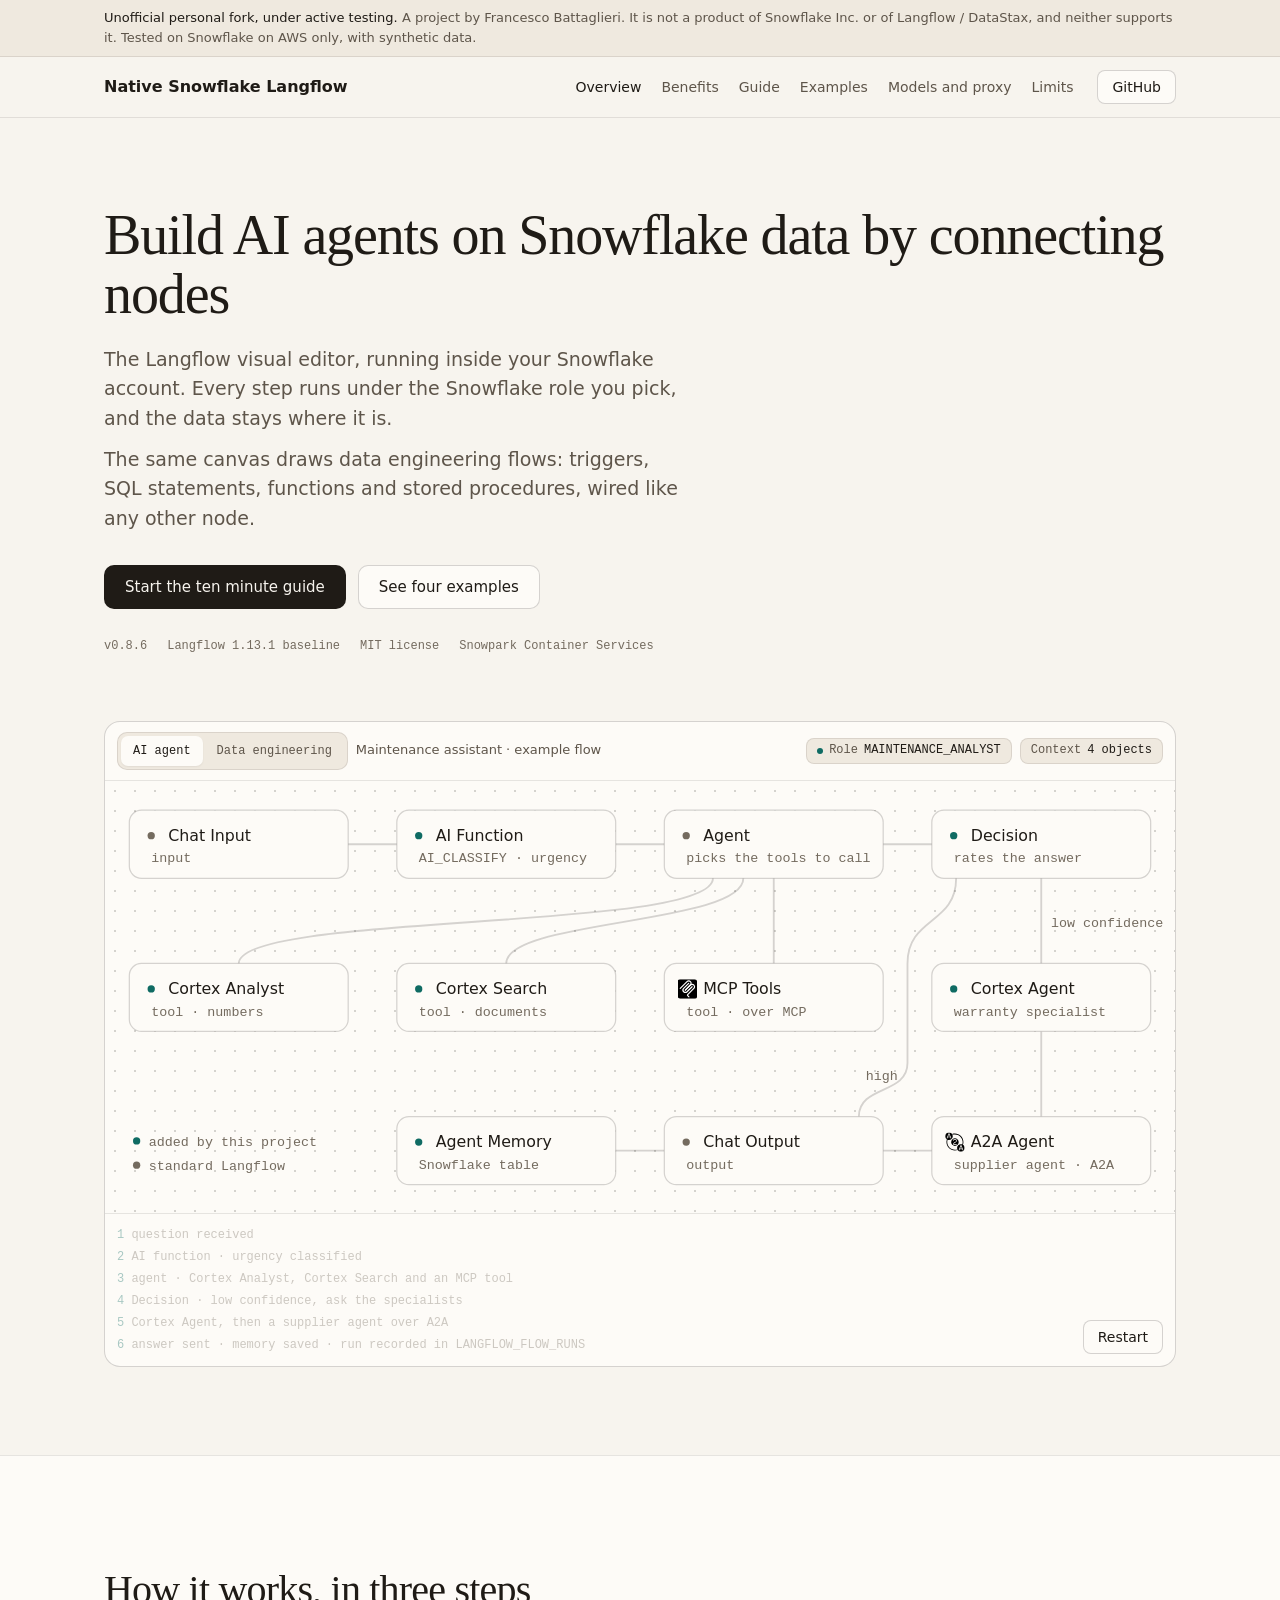
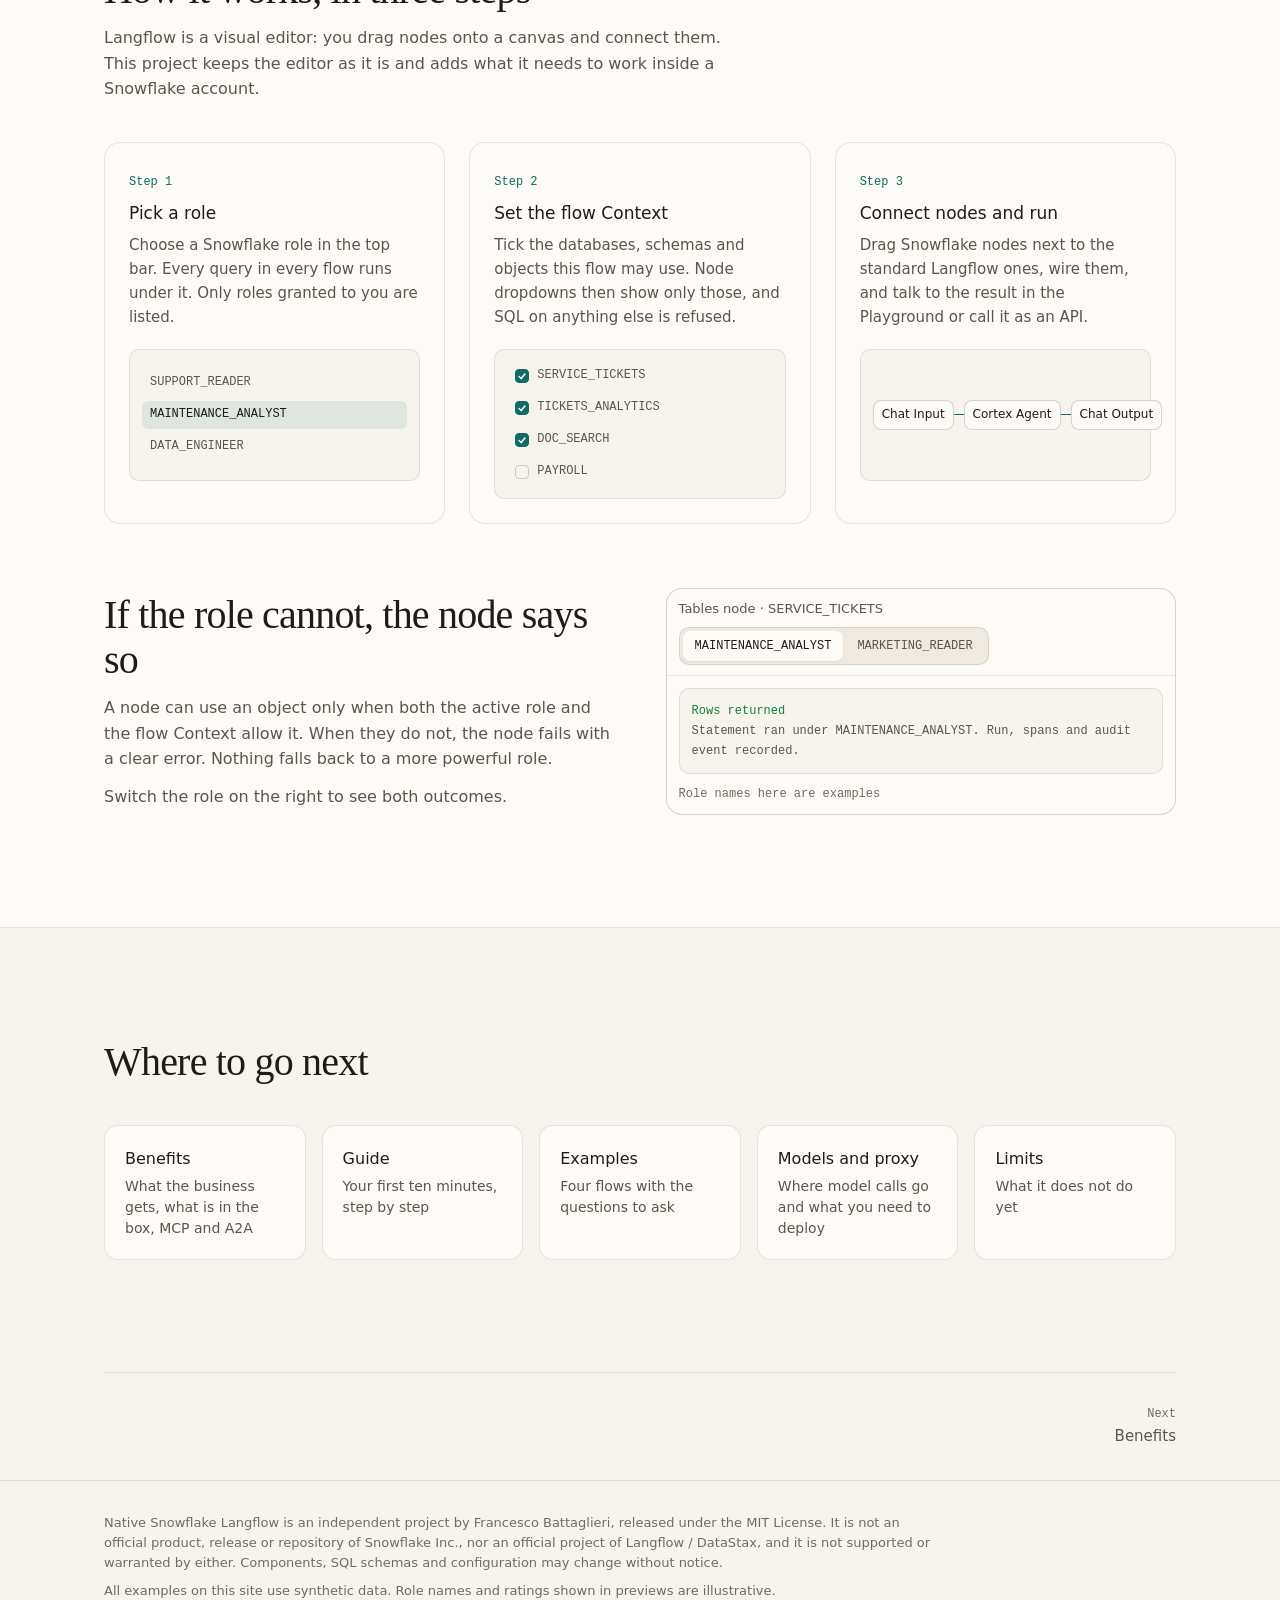
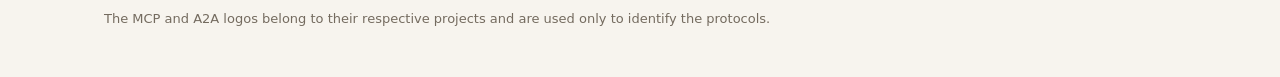
==== commit ee9ea2e4: "Add a data engineering example to the site and loop the preview The overview preview has two tabs, A" ====
--- a/docs/index.html
+++ b/docs/index.html
@@ -50,6 +50,7 @@
     <div>
       <h1>Build AI agents on Snowflake data by connecting nodes</h1>
       <p class="lead">The Langflow visual editor, running inside your Snowflake account. Every step runs under the Snowflake role you pick, and the data stays where it is.</p>
+      <p class="lead" style="margin-top:12px">The same canvas draws data engineering flows: triggers, SQL statements, functions and stored procedures, wired like any other node.</p>
       <div class="actions">
         <a class="btn primary" href="guide.html">Start the ten minute guide</a>
         <a class="btn ghost" href="examples.html">See four examples</a>
@@ -59,21 +60,25 @@
       </ul>
     </div>
 
-    <figure class="window" id="heroWin" style="margin:0" aria-label="Animated preview of an example flow: a question is classified by an AI function, an agent calls Cortex Analyst, Cortex Search and an MCP tool, a Decision node rates the answer, and on low confidence a Cortex Agent and an A2A agent are asked before the answer is sent and saved to memory">
+    <figure class="window" id="heroWin" style="margin:0" aria-label="Animated preview of two example flows. AI agent: a question is classified, an agent calls Cortex Analyst, Cortex Search and an MCP tool, a Decision node rates the answer and specialists are asked over A2A. Data engineering: a file lands on a stage, fields are extracted, a function normalizes them, a Decision node validates the record and a stored procedure loads it">
       <div class="bar">
-        <span class="title">Maintenance assistant · example flow</span>
-        <span class="chip role">Role <b>MAINTENANCE_ANALYST</b></span>
-        <span class="chip">Context <b>4 objects</b></span>
+        <div class="seg" role="group" aria-label="Example flow">
+          <button type="button" data-scene="agent" aria-pressed="true">AI agent</button>
+          <button type="button" data-scene="data" aria-pressed="false">Data engineering</button>
+        </div>
+        <span class="title" id="heroTitle">Maintenance assistant · example flow</span>
+        <span class="chip role">Role <b id="heroRole">MAINTENANCE_ANALYST</b></span>
+        <span class="chip">Context <b id="heroCtx">4 objects</b></span>
       </div>
       <div class="scroll">
-      <svg class="canvas" viewBox="0 0 880 356" role="img" aria-hidden="true">
+      <svg class="canvas scene on" data-scene="agent" viewBox="0 0 880 356" role="img" aria-hidden="true">
         <path class="wire" id="w1" pathLength="1" d="M200 52 L240 52"/>
         <path class="wire" id="w2" pathLength="1" d="M420 52 L460 52"/>
         <path class="wire" id="t1" pathLength="1" d="M110 150 C110 108 500 124 500 80"/>
         <path class="wire" id="t2" pathLength="1" d="M330 150 C330 114 525 118 525 80"/>
         <path class="wire" id="t3" pathLength="1" d="M550 150 L550 80"/>
         <path class="wire" id="w3" pathLength="1" d="M640 52 L680 52"/>
-        <path class="wire" id="wHigh" pathLength="1" d="M700 80 C700 118 660 112 660 150 L660 232 C660 258 620 250 620 276"/>
+        <path class="wire alt" id="wHigh" pathLength="1" d="M700 80 C700 118 660 112 660 150 L660 232 C660 258 620 250 620 276"/>
         <path class="wire" id="wLow" pathLength="1" d="M770 80 L770 150"/>
         <path class="wire" id="w5" pathLength="1" d="M770 206 L770 276"/>
         <path class="wire" id="w6" pathLength="1" d="M680 304 L640 304"/>
@@ -93,11 +98,37 @@
         <g class="node sf" id="nMem" style="transition-delay:400ms"><rect x="240" y="276" width="180" height="56" rx="10"/><circle class="pip" cx="258" cy="297" r="3"/><text x="272" y="301">Agent Memory</text><text class="kind" x="258" y="319">Snowflake table</text></g>
         <g class="node" id="nOut" style="transition-delay:450ms"><rect x="460" y="276" width="180" height="56" rx="10"/><circle class="pip" cx="478" cy="297" r="3"/><text x="492" y="301">Chat Output</text><text class="kind" x="478" y="319">output</text></g>
         <g class="node" id="nA2a" style="transition-delay:500ms"><rect x="680" y="276" width="180" height="56" rx="10"/><image class="lg-light" href="assets/logos/a2a-black.svg" x="691" y="289" width="16" height="16"/><image class="lg-dark" href="assets/logos/a2a-white.svg" x="691" y="289" width="16" height="16"/><text x="712" y="301">A2A Agent</text><text class="kind" x="698" y="319">supplier agent · A2A</text></g>
-        <circle id="dot" r="5"/>
+        <circle class="dot" r="5"/>
       </svg>
+      <svg class="canvas scene" data-scene="data" viewBox="0 0 880 356" role="img" aria-hidden="true">
+        <path class="wire" id="d1" pathLength="1" d="M200 52 L240 52"/>
+        <path class="wire" id="d2" pathLength="1" d="M420 52 L460 52"/>
+        <path class="wire" id="dr" pathLength="1" d="M330 150 C330 112 520 120 520 80"/>
+        <path class="wire" id="d3" pathLength="1" d="M640 52 L680 52"/>
+        <path class="wire alt" id="dFail" pathLength="1" d="M700 80 C700 112 620 118 620 150"/>
+        <path class="wire" id="dPass" pathLength="1" d="M770 80 L770 150"/>
+        <path class="wire" id="d5" pathLength="1" d="M770 206 L770 276"/>
+        <path class="wire" id="d6" pathLength="1" d="M680 304 L640 304"/>
+        <path class="wire" id="d7" pathLength="1" d="M460 304 L420 304"/>
+        <text class="wlabel" x="778" y="120">valid</text>
+        <text class="wlabel" x="612" y="140" text-anchor="end">not valid</text>
+        <circle class="pip key-sf" cx="26" cy="296" r="3"/><text class="wlabel" x="36" y="300">added by this project</text>
+        <circle class="pip" cx="26" cy="316" r="3"/><text class="wlabel" x="36" y="320">standard Langflow</text>
+        <g class="node sf" id="dTrig" style="transition-delay:0ms"><rect x="20" y="24" width="180" height="56" rx="10"/><circle class="pip" cx="38" cy="45" r="3"/><text x="52" y="49">Stage File Trigger</text><text class="kind" x="38" y="67">new file on a stage</text></g>
+        <g class="node sf" id="dAif" style="transition-delay:50ms"><rect x="240" y="24" width="180" height="56" rx="10"/><circle class="pip" cx="258" cy="45" r="3"/><text x="272" y="49">AI Function</text><text class="kind" x="258" y="67">AI_EXTRACT · fields</text></g>
+        <g class="node sf" id="dUdf" style="transition-delay:100ms"><rect x="460" y="24" width="180" height="56" rx="10"/><circle class="pip" cx="478" cy="45" r="3"/><text x="492" y="49">Custom Tool</text><text class="kind" x="478" y="67">UDF · normalize units</text></g>
+        <g class="node sf" id="dDec" style="transition-delay:150ms"><rect x="680" y="24" width="180" height="56" rx="10"/><circle class="pip" cx="698" cy="45" r="3"/><text x="712" y="49">Decision</text><text class="kind" x="698" y="67">is the record valid?</text></g>
+        <g class="node sf" id="dRef" style="transition-delay:200ms"><rect x="240" y="150" width="180" height="56" rx="10"/><circle class="pip" cx="258" cy="171" r="3"/><text x="272" y="175">Tables</text><text class="kind" x="258" y="193">reference data</text></g>
+        <g class="node sf alt" id="dQuar" style="transition-delay:250ms"><rect x="460" y="150" width="180" height="56" rx="10"/><circle class="pip" cx="478" cy="171" r="3"/><text x="492" y="175">Custom Tool</text><text class="kind" x="478" y="193">procedure · quarantine</text></g>
+        <g class="node sf" id="dSql" style="transition-delay:300ms"><rect x="680" y="150" width="180" height="56" rx="10"/><circle class="pip" cx="698" cy="171" r="3"/><text x="712" y="175">SQL Statement</text><text class="kind" x="698" y="193">SELECT · duplicate?</text></g>
+        <g class="node" id="dOut" style="transition-delay:350ms"><rect x="240" y="276" width="180" height="56" rx="10"/><circle class="pip" cx="258" cy="297" r="3"/><text x="272" y="301">Text Output</text><text class="kind" x="258" y="319">run summary</text></g>
+        <g class="node sf" id="dSum" style="transition-delay:400ms"><rect x="460" y="276" width="180" height="56" rx="10"/><circle class="pip" cx="478" cy="297" r="3"/><text x="492" y="301">SQL Statement</text><text class="kind" x="478" y="319">CALL · refresh summary</text></g>
+        <g class="node sf" id="dLoad" style="transition-delay:450ms"><rect x="680" y="276" width="180" height="56" rx="10"/><circle class="pip" cx="698" cy="297" r="3"/><text x="712" y="301">Custom Tool</text><text class="kind" x="698" y="319">procedure · load row</text></g>
+        <circle class="dot" r="5"/>
+      </svg>
       </div>
       <div class="trace">
-        <ol id="log">
+        <ol class="log on" data-scene="agent">
           <li><span>1</span> question received</li>
           <li><span>2</span> AI function · urgency classified</li>
           <li><span>3</span> agent · Cortex Analyst, Cortex Search and an MCP tool</li>
@@ -105,7 +136,15 @@
           <li><span>5</span> Cortex Agent, then a supplier agent over A2A</li>
           <li><span>6</span> answer sent · memory saved · run recorded in LANGFLOW_FLOW_RUNS</li>
         </ol>
-        <button class="btn ghost small" id="rerun" type="button">Run again</button>
+        <ol class="log" data-scene="data">
+          <li><span>1</span> file landed on the stage · trigger fired</li>
+          <li><span>2</span> AI function · invoice fields extracted</li>
+          <li><span>3</span> function · units normalized with reference data</li>
+          <li><span>4</span> Decision · the record is valid</li>
+          <li><span>5</span> SQL statement · not a duplicate</li>
+          <li><span>6</span> procedure loaded the row · summary refreshed · run recorded</li>
+        </ol>
+        <button class="btn ghost small" id="rerun" type="button">Restart</button>
       </div>
     </figure>
   </div>
--- a/docs/assets/site.css
+++ b/docs/assets/site.css
@@ -85,9 +85,10 @@
 .wire{fill:none;stroke:var(--line2);stroke-width:1.5;stroke-dasharray:1;stroke-dashoffset:1;transition:stroke-dashoffset .9s var(--ease) .5s,stroke .3s var(--ease)}
 .ready .wire{stroke-dashoffset:0}
 .wire.on{stroke:var(--accent)}
-#dot{fill:var(--accent);opacity:0;transition:opacity .15s}
+.dot{fill:var(--accent);opacity:0;transition:opacity .15s}
 .trace{display:grid;grid-template-columns:1fr auto;gap:12px;align-items:end;padding:12px;border-top:1px solid var(--line)}
-.trace ol{list-style:none;margin:0;padding:0;display:grid;gap:4px}
+.trace ol{list-style:none;margin:0;padding:0;display:none;gap:4px}
+.trace ol.on{display:grid}
 .trace li{font-family:var(--mono);font-size:12px;line-height:18px;color:var(--muted);opacity:.35;transition:opacity .3s var(--ease),color .3s var(--ease)}
 .trace li.on{opacity:1;color:var(--text2)}
 .trace li span{color:var(--accent)}
@@ -258,3 +259,5 @@
 @media (prefers-color-scheme:dark){.lg-light{display:none}.lg-dark{display:inline}}
 .proto{display:flex;align-items:center;gap:12px;margin-bottom:4px}
 .proto img{width:28px;height:28px;flex:none}
+.scene{display:none}
+.scene.on{display:block}
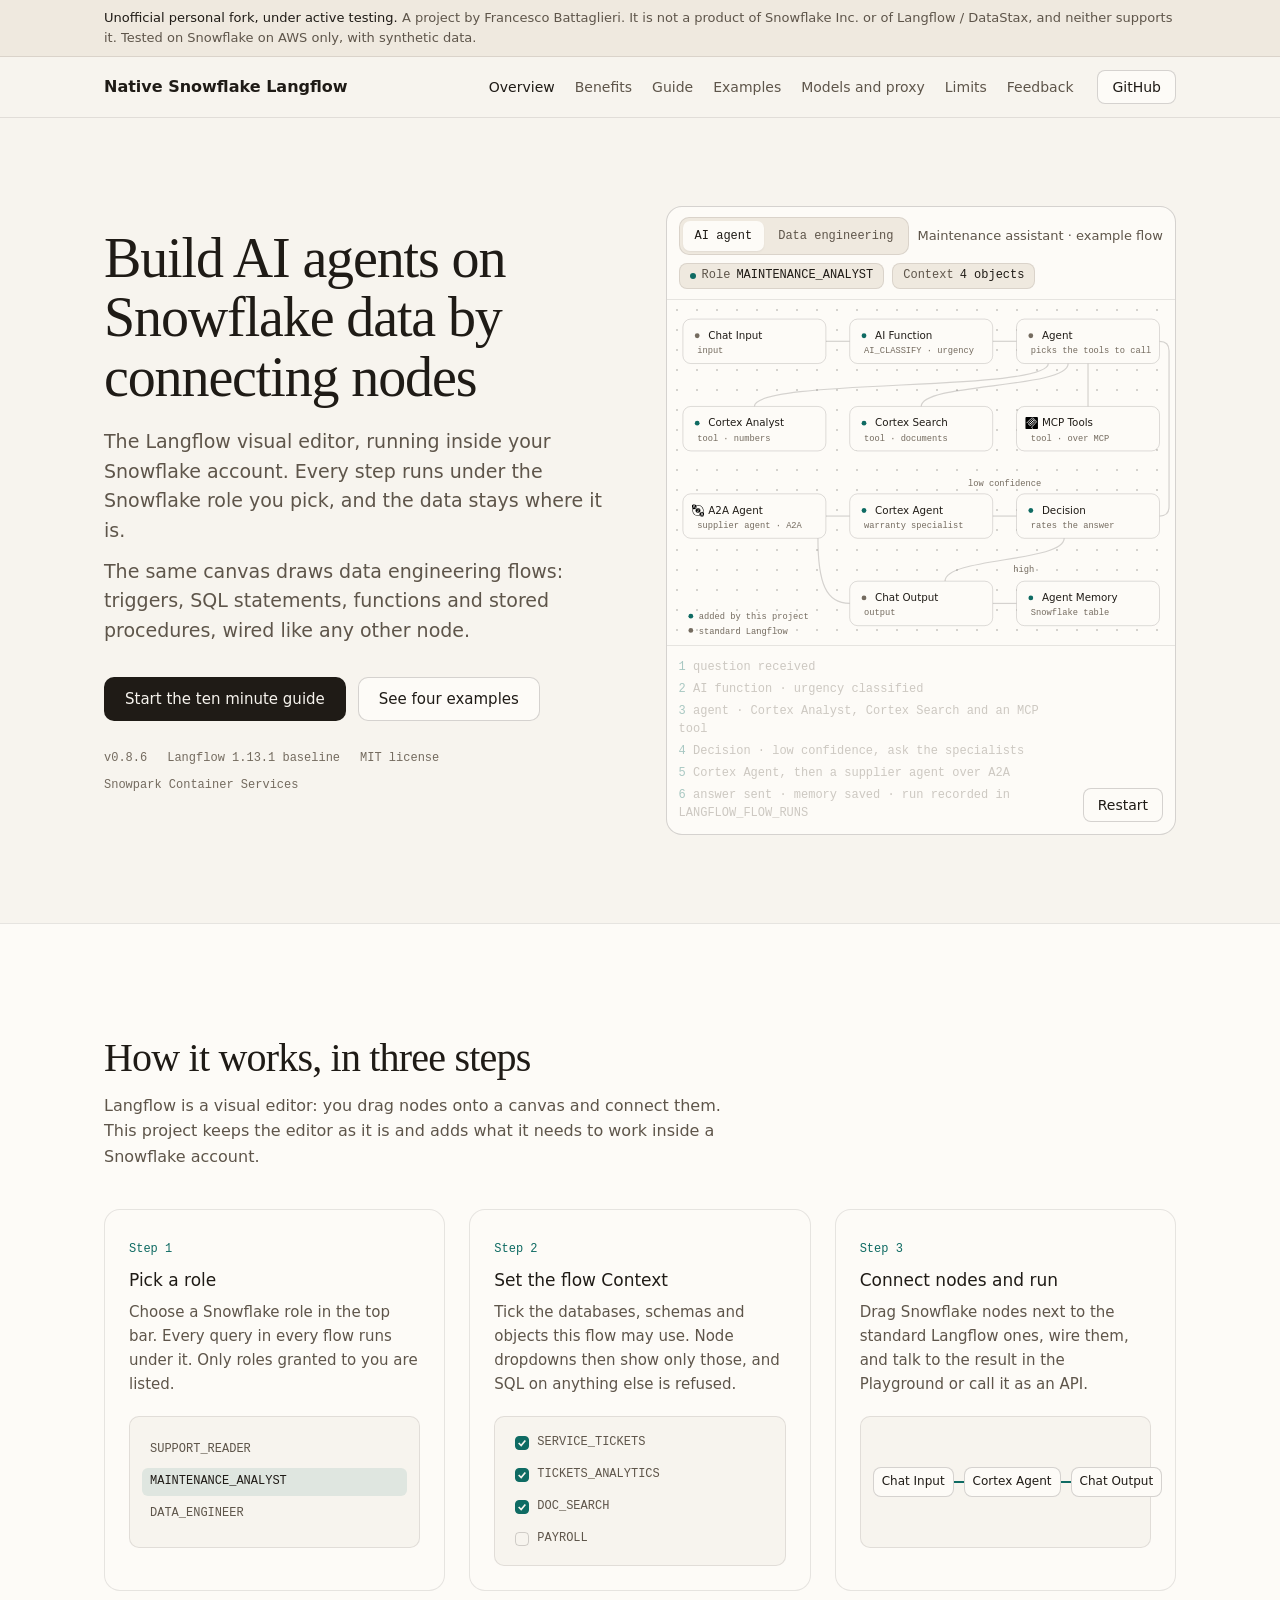
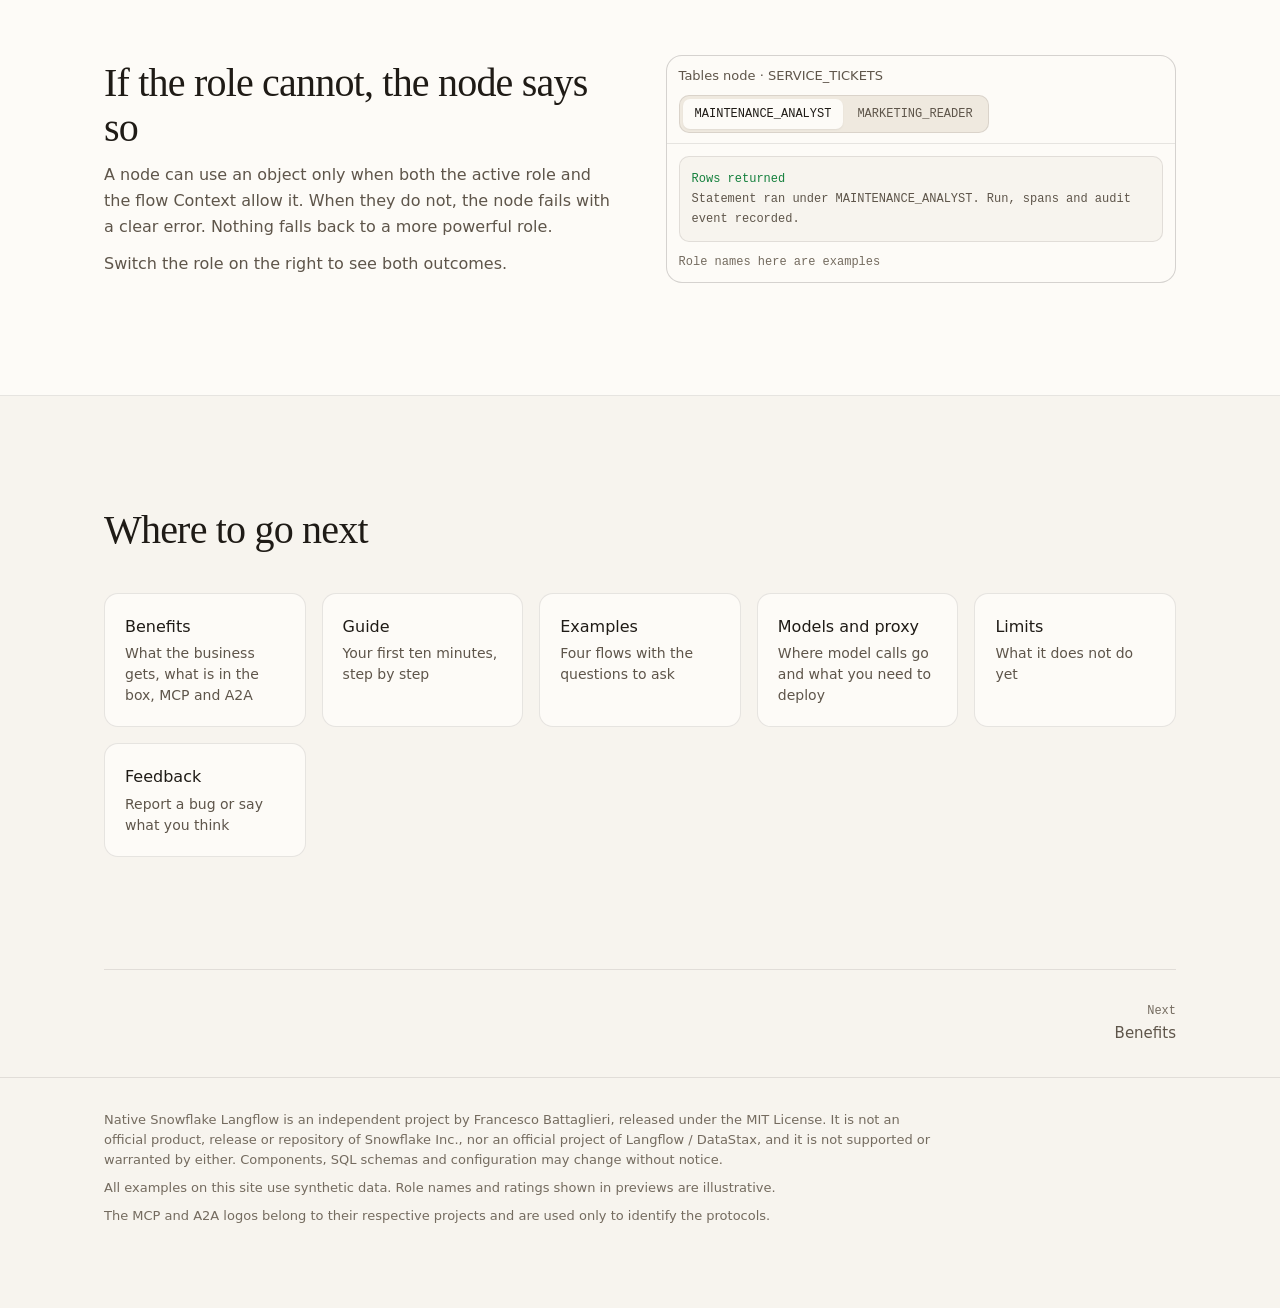
==== commit 176d0aab: "Add a feedback page and put the example preview beside the headline The site and README now explain " ====
--- a/docs/index.html
+++ b/docs/index.html
@@ -40,7 +40,7 @@
 <nav>
   <div class="wrap">
     <a class="brand" href="index.html">Native Snowflake Langflow</a>
-    <div class="links"><a href="index.html" aria-current="page">Overview</a><a href="benefits.html">Benefits</a><a href="guide.html">Guide</a><a href="examples.html">Examples</a><a href="models.html">Models and proxy</a><a href="limits.html">Limits</a></div>
+    <div class="links"><a href="index.html" aria-current="page">Overview</a><a href="benefits.html">Benefits</a><a href="guide.html">Guide</a><a href="examples.html">Examples</a><a href="models.html">Models and proxy</a><a href="limits.html">Limits</a><a href="feedback.html">Feedback</a></div>
     <a class="btn ghost small" href="https://github.com/fbattaglieri-snowflake/Native-Snowflake-Langflow">GitHub</a>
   </div>
 </nav>
@@ -71,59 +71,59 @@
         <span class="chip">Context <b id="heroCtx">4 objects</b></span>
       </div>
       <div class="scroll">
-      <svg class="canvas scene on" data-scene="agent" viewBox="0 0 880 356" role="img" aria-hidden="true">
-        <path class="wire" id="w1" pathLength="1" d="M200 52 L240 52"/>
-        <path class="wire" id="w2" pathLength="1" d="M420 52 L460 52"/>
-        <path class="wire" id="t1" pathLength="1" d="M110 150 C110 108 500 124 500 80"/>
-        <path class="wire" id="t2" pathLength="1" d="M330 150 C330 114 525 118 525 80"/>
-        <path class="wire" id="t3" pathLength="1" d="M550 150 L550 80"/>
-        <path class="wire" id="w3" pathLength="1" d="M640 52 L680 52"/>
-        <path class="wire alt" id="wHigh" pathLength="1" d="M700 80 C700 118 660 112 660 150 L660 232 C660 258 620 250 620 276"/>
-        <path class="wire" id="wLow" pathLength="1" d="M770 80 L770 150"/>
-        <path class="wire" id="w5" pathLength="1" d="M770 206 L770 276"/>
-        <path class="wire" id="w6" pathLength="1" d="M680 304 L640 304"/>
-        <path class="wire" id="w7" pathLength="1" d="M460 304 L420 304"/>
-        <text class="wlabel" x="778" y="120">low confidence</text>
-        <text class="wlabel" x="652" y="246" text-anchor="end">high</text>
-        <circle class="pip key-sf" cx="26" cy="296" r="3"/><text class="wlabel" x="36" y="300">added by this project</text>
-        <circle class="pip" cx="26" cy="316" r="3"/><text class="wlabel" x="36" y="320">standard Langflow</text>
+      <svg class="canvas scene on" data-scene="agent" viewBox="0 0 640 434" role="img" aria-hidden="true">
+        <path class="wire" id="w1" pathLength="1" d="M200 52 L230 52"/>
+        <path class="wire" id="w2" pathLength="1" d="M410 52 L440 52"/>
+        <path class="wire" id="t1" pathLength="1" d="M110 134 C110 98 480 116 480 80"/>
+        <path class="wire" id="t2" pathLength="1" d="M320 134 C320 104 505 112 505 80"/>
+        <path class="wire" id="t3" pathLength="1" d="M530 134 L530 80"/>
+        <path class="wire" id="w3" pathLength="1" d="M620 52 Q632 52 632 64 L632 260 Q632 272 620 272"/>
+        <path class="wire alt" id="wHigh" pathLength="1" d="M500 300 C500 330 350 324 350 354"/>
+        <path class="wire" id="wLow" pathLength="1" d="M440 272 L410 272"/>
+        <path class="wire" id="w5" pathLength="1" d="M230 272 L200 272"/>
+        <path class="wire" id="w6" pathLength="1" d="M190 300 C190 356 200 382 230 382"/>
+        <path class="wire" id="w7" pathLength="1" d="M410 382 L440 382"/>
+        <text class="wlabel" x="425" y="234" text-anchor="middle">low confidence</text>
+        <text class="wlabel" x="436" y="342">high</text>
+        <circle class="pip key-sf" cx="30" cy="398" r="3"/><text class="wlabel" x="40" y="402">added by this project</text>
+        <circle class="pip" cx="30" cy="416" r="3"/><text class="wlabel" x="40" y="420">standard Langflow</text>
         <g class="node" id="nIn" style="transition-delay:0ms"><rect x="20" y="24" width="180" height="56" rx="10"/><circle class="pip" cx="38" cy="45" r="3"/><text x="52" y="49">Chat Input</text><text class="kind" x="38" y="67">input</text></g>
-        <g class="node sf" id="nAif" style="transition-delay:50ms"><rect x="240" y="24" width="180" height="56" rx="10"/><circle class="pip" cx="258" cy="45" r="3"/><text x="272" y="49">AI Function</text><text class="kind" x="258" y="67">AI_CLASSIFY · urgency</text></g>
-        <g class="node" id="nAg" style="transition-delay:100ms"><rect x="460" y="24" width="180" height="56" rx="10"/><circle class="pip" cx="478" cy="45" r="3"/><text x="492" y="49">Agent</text><text class="kind" x="478" y="67">picks the tools to call</text></g>
-        <g class="node sf" id="nDec" style="transition-delay:150ms"><rect x="680" y="24" width="180" height="56" rx="10"/><circle class="pip" cx="698" cy="45" r="3"/><text x="712" y="49">Decision</text><text class="kind" x="698" y="67">rates the answer</text></g>
-        <g class="node sf" id="nAn" style="transition-delay:200ms"><rect x="20" y="150" width="180" height="56" rx="10"/><circle class="pip" cx="38" cy="171" r="3"/><text x="52" y="175">Cortex Analyst</text><text class="kind" x="38" y="193">tool · numbers</text></g>
-        <g class="node sf" id="nSe" style="transition-delay:250ms"><rect x="240" y="150" width="180" height="56" rx="10"/><circle class="pip" cx="258" cy="171" r="3"/><text x="272" y="175">Cortex Search</text><text class="kind" x="258" y="193">tool · documents</text></g>
-        <g class="node" id="nMcp" style="transition-delay:300ms"><rect x="460" y="150" width="180" height="56" rx="10"/><image href="assets/logos/mcp.svg" x="471" y="163" width="16" height="16"/><text x="492" y="175">MCP Tools</text><text class="kind" x="478" y="193">tool · over MCP</text></g>
-        <g class="node sf" id="nCa" style="transition-delay:350ms"><rect x="680" y="150" width="180" height="56" rx="10"/><circle class="pip" cx="698" cy="171" r="3"/><text x="712" y="175">Cortex Agent</text><text class="kind" x="698" y="193">warranty specialist</text></g>
-        <g class="node sf" id="nMem" style="transition-delay:400ms"><rect x="240" y="276" width="180" height="56" rx="10"/><circle class="pip" cx="258" cy="297" r="3"/><text x="272" y="301">Agent Memory</text><text class="kind" x="258" y="319">Snowflake table</text></g>
-        <g class="node" id="nOut" style="transition-delay:450ms"><rect x="460" y="276" width="180" height="56" rx="10"/><circle class="pip" cx="478" cy="297" r="3"/><text x="492" y="301">Chat Output</text><text class="kind" x="478" y="319">output</text></g>
-        <g class="node" id="nA2a" style="transition-delay:500ms"><rect x="680" y="276" width="180" height="56" rx="10"/><image class="lg-light" href="assets/logos/a2a-black.svg" x="691" y="289" width="16" height="16"/><image class="lg-dark" href="assets/logos/a2a-white.svg" x="691" y="289" width="16" height="16"/><text x="712" y="301">A2A Agent</text><text class="kind" x="698" y="319">supplier agent · A2A</text></g>
+        <g class="node sf" id="nAif" style="transition-delay:50ms"><rect x="230" y="24" width="180" height="56" rx="10"/><circle class="pip" cx="248" cy="45" r="3"/><text x="262" y="49">AI Function</text><text class="kind" x="248" y="67">AI_CLASSIFY · urgency</text></g>
+        <g class="node" id="nAg" style="transition-delay:100ms"><rect x="440" y="24" width="180" height="56" rx="10"/><circle class="pip" cx="458" cy="45" r="3"/><text x="472" y="49">Agent</text><text class="kind" x="458" y="67">picks the tools to call</text></g>
+        <g class="node sf" id="nAn" style="transition-delay:150ms"><rect x="20" y="134" width="180" height="56" rx="10"/><circle class="pip" cx="38" cy="155" r="3"/><text x="52" y="159">Cortex Analyst</text><text class="kind" x="38" y="177">tool · numbers</text></g>
+        <g class="node sf" id="nSe" style="transition-delay:200ms"><rect x="230" y="134" width="180" height="56" rx="10"/><circle class="pip" cx="248" cy="155" r="3"/><text x="262" y="159">Cortex Search</text><text class="kind" x="248" y="177">tool · documents</text></g>
+        <g class="node" id="nMcp" style="transition-delay:250ms"><rect x="440" y="134" width="180" height="56" rx="10"/><image href="assets/logos/mcp.svg" x="451" y="147" width="16" height="16"/><text x="472" y="159">MCP Tools</text><text class="kind" x="458" y="177">tool · over MCP</text></g>
+        <g class="node" id="nA2a" style="transition-delay:300ms"><rect x="20" y="244" width="180" height="56" rx="10"/><image class="lg-light" href="assets/logos/a2a-black.svg" x="31" y="257" width="16" height="16"/><image class="lg-dark" href="assets/logos/a2a-white.svg" x="31" y="257" width="16" height="16"/><text x="52" y="269">A2A Agent</text><text class="kind" x="38" y="287">supplier agent · A2A</text></g>
+        <g class="node sf" id="nCa" style="transition-delay:350ms"><rect x="230" y="244" width="180" height="56" rx="10"/><circle class="pip" cx="248" cy="265" r="3"/><text x="262" y="269">Cortex Agent</text><text class="kind" x="248" y="287">warranty specialist</text></g>
+        <g class="node sf" id="nDec" style="transition-delay:400ms"><rect x="440" y="244" width="180" height="56" rx="10"/><circle class="pip" cx="458" cy="265" r="3"/><text x="472" y="269">Decision</text><text class="kind" x="458" y="287">rates the answer</text></g>
+        <g class="node" id="nOut" style="transition-delay:450ms"><rect x="230" y="354" width="180" height="56" rx="10"/><circle class="pip" cx="248" cy="375" r="3"/><text x="262" y="379">Chat Output</text><text class="kind" x="248" y="397">output</text></g>
+        <g class="node sf" id="nMem" style="transition-delay:500ms"><rect x="440" y="354" width="180" height="56" rx="10"/><circle class="pip" cx="458" cy="375" r="3"/><text x="472" y="379">Agent Memory</text><text class="kind" x="458" y="397">Snowflake table</text></g>
         <circle class="dot" r="5"/>
       </svg>
-      <svg class="canvas scene" data-scene="data" viewBox="0 0 880 356" role="img" aria-hidden="true">
-        <path class="wire" id="d1" pathLength="1" d="M200 52 L240 52"/>
-        <path class="wire" id="d2" pathLength="1" d="M420 52 L460 52"/>
-        <path class="wire" id="dr" pathLength="1" d="M330 150 C330 112 520 120 520 80"/>
-        <path class="wire" id="d3" pathLength="1" d="M640 52 L680 52"/>
-        <path class="wire alt" id="dFail" pathLength="1" d="M700 80 C700 112 620 118 620 150"/>
-        <path class="wire" id="dPass" pathLength="1" d="M770 80 L770 150"/>
-        <path class="wire" id="d5" pathLength="1" d="M770 206 L770 276"/>
-        <path class="wire" id="d6" pathLength="1" d="M680 304 L640 304"/>
-        <path class="wire" id="d7" pathLength="1" d="M460 304 L420 304"/>
-        <text class="wlabel" x="778" y="120">valid</text>
-        <text class="wlabel" x="612" y="140" text-anchor="end">not valid</text>
-        <circle class="pip key-sf" cx="26" cy="296" r="3"/><text class="wlabel" x="36" y="300">added by this project</text>
-        <circle class="pip" cx="26" cy="316" r="3"/><text class="wlabel" x="36" y="320">standard Langflow</text>
+      <svg class="canvas scene" data-scene="data" viewBox="0 0 640 434" role="img" aria-hidden="true">
+        <path class="wire" id="d1" pathLength="1" d="M200 52 L230 52"/>
+        <path class="wire" id="d2" pathLength="1" d="M410 52 L440 52"/>
+        <path class="wire" id="dr" pathLength="1" d="M530 134 L530 80"/>
+        <path class="wire" id="d3" pathLength="1" d="M620 52 Q632 52 632 64 L632 260 Q632 272 620 272"/>
+        <path class="wire alt" id="dFail" pathLength="1" d="M500 244 C500 214 320 220 320 190"/>
+        <path class="wire" id="dPass" pathLength="1" d="M440 272 L410 272"/>
+        <path class="wire" id="d5" pathLength="1" d="M230 272 L200 272"/>
+        <path class="wire" id="d6" pathLength="1" d="M190 300 C190 356 200 382 230 382"/>
+        <path class="wire" id="d7" pathLength="1" d="M410 382 L440 382"/>
+        <text class="wlabel" x="425" y="318" text-anchor="middle">valid</text>
+        <text class="wlabel" x="404" y="230" text-anchor="end">not valid</text>
+        <circle class="pip key-sf" cx="30" cy="398" r="3"/><text class="wlabel" x="40" y="402">added by this project</text>
+        <circle class="pip" cx="30" cy="416" r="3"/><text class="wlabel" x="40" y="420">standard Langflow</text>
         <g class="node sf" id="dTrig" style="transition-delay:0ms"><rect x="20" y="24" width="180" height="56" rx="10"/><circle class="pip" cx="38" cy="45" r="3"/><text x="52" y="49">Stage File Trigger</text><text class="kind" x="38" y="67">new file on a stage</text></g>
-        <g class="node sf" id="dAif" style="transition-delay:50ms"><rect x="240" y="24" width="180" height="56" rx="10"/><circle class="pip" cx="258" cy="45" r="3"/><text x="272" y="49">AI Function</text><text class="kind" x="258" y="67">AI_EXTRACT · fields</text></g>
-        <g class="node sf" id="dUdf" style="transition-delay:100ms"><rect x="460" y="24" width="180" height="56" rx="10"/><circle class="pip" cx="478" cy="45" r="3"/><text x="492" y="49">Custom Tool</text><text class="kind" x="478" y="67">UDF · normalize units</text></g>
-        <g class="node sf" id="dDec" style="transition-delay:150ms"><rect x="680" y="24" width="180" height="56" rx="10"/><circle class="pip" cx="698" cy="45" r="3"/><text x="712" y="49">Decision</text><text class="kind" x="698" y="67">is the record valid?</text></g>
-        <g class="node sf" id="dRef" style="transition-delay:200ms"><rect x="240" y="150" width="180" height="56" rx="10"/><circle class="pip" cx="258" cy="171" r="3"/><text x="272" y="175">Tables</text><text class="kind" x="258" y="193">reference data</text></g>
-        <g class="node sf alt" id="dQuar" style="transition-delay:250ms"><rect x="460" y="150" width="180" height="56" rx="10"/><circle class="pip" cx="478" cy="171" r="3"/><text x="492" y="175">Custom Tool</text><text class="kind" x="478" y="193">procedure · quarantine</text></g>
-        <g class="node sf" id="dSql" style="transition-delay:300ms"><rect x="680" y="150" width="180" height="56" rx="10"/><circle class="pip" cx="698" cy="171" r="3"/><text x="712" y="175">SQL Statement</text><text class="kind" x="698" y="193">SELECT · duplicate?</text></g>
-        <g class="node" id="dOut" style="transition-delay:350ms"><rect x="240" y="276" width="180" height="56" rx="10"/><circle class="pip" cx="258" cy="297" r="3"/><text x="272" y="301">Text Output</text><text class="kind" x="258" y="319">run summary</text></g>
-        <g class="node sf" id="dSum" style="transition-delay:400ms"><rect x="460" y="276" width="180" height="56" rx="10"/><circle class="pip" cx="478" cy="297" r="3"/><text x="492" y="301">SQL Statement</text><text class="kind" x="478" y="319">CALL · refresh summary</text></g>
-        <g class="node sf" id="dLoad" style="transition-delay:450ms"><rect x="680" y="276" width="180" height="56" rx="10"/><circle class="pip" cx="698" cy="297" r="3"/><text x="712" y="301">Custom Tool</text><text class="kind" x="698" y="319">procedure · load row</text></g>
+        <g class="node sf" id="dAif" style="transition-delay:50ms"><rect x="230" y="24" width="180" height="56" rx="10"/><circle class="pip" cx="248" cy="45" r="3"/><text x="262" y="49">AI Function</text><text class="kind" x="248" y="67">AI_EXTRACT · fields</text></g>
+        <g class="node sf" id="dUdf" style="transition-delay:100ms"><rect x="440" y="24" width="180" height="56" rx="10"/><circle class="pip" cx="458" cy="45" r="3"/><text x="472" y="49">Custom Tool</text><text class="kind" x="458" y="67">UDF · normalize units</text></g>
+        <g class="node sf alt" id="dQuar" style="transition-delay:150ms"><rect x="230" y="134" width="180" height="56" rx="10"/><circle class="pip" cx="248" cy="155" r="3"/><text x="262" y="159">Custom Tool</text><text class="kind" x="248" y="177">procedure · quarantine</text></g>
+        <g class="node sf" id="dRef" style="transition-delay:200ms"><rect x="440" y="134" width="180" height="56" rx="10"/><circle class="pip" cx="458" cy="155" r="3"/><text x="472" y="159">Tables</text><text class="kind" x="458" y="177">reference data</text></g>
+        <g class="node sf" id="dLoad" style="transition-delay:250ms"><rect x="20" y="244" width="180" height="56" rx="10"/><circle class="pip" cx="38" cy="265" r="3"/><text x="52" y="269">Custom Tool</text><text class="kind" x="38" y="287">procedure · load row</text></g>
+        <g class="node sf" id="dSql" style="transition-delay:300ms"><rect x="230" y="244" width="180" height="56" rx="10"/><circle class="pip" cx="248" cy="265" r="3"/><text x="262" y="269">SQL Statement</text><text class="kind" x="248" y="287">SELECT · duplicate?</text></g>
+        <g class="node sf" id="dDec" style="transition-delay:350ms"><rect x="440" y="244" width="180" height="56" rx="10"/><circle class="pip" cx="458" cy="265" r="3"/><text x="472" y="269">Decision</text><text class="kind" x="458" y="287">is the record valid?</text></g>
+        <g class="node sf" id="dSum" style="transition-delay:400ms"><rect x="230" y="354" width="180" height="56" rx="10"/><circle class="pip" cx="248" cy="375" r="3"/><text x="262" y="379">SQL Statement</text><text class="kind" x="248" y="397">CALL · refresh summary</text></g>
+        <g class="node" id="dOut" style="transition-delay:450ms"><rect x="440" y="354" width="180" height="56" rx="10"/><circle class="pip" cx="458" cy="375" r="3"/><text x="472" y="379">Text Output</text><text class="kind" x="458" y="397">run summary</text></g>
         <circle class="dot" r="5"/>
       </svg>
       </div>
@@ -220,6 +220,7 @@
       <a class="card reveal" style="--i:2" href="examples.html"><b>Examples</b><span>Four flows with the questions to ask</span></a>
       <a class="card reveal" style="--i:3" href="models.html"><b>Models and proxy</b><span>Where model calls go and what you need to deploy</span></a>
       <a class="card reveal" style="--i:4" href="limits.html"><b>Limits</b><span>What it does not do yet</span></a>
+      <a class="card reveal" style="--i:5" href="feedback.html"><b>Feedback</b><span>Report a bug or say what you think</span></a>
     </div>
   </div>
 </section>
--- a/docs/assets/site.css
+++ b/docs/assets/site.css
@@ -59,7 +59,7 @@
 
 /* hero */
 .hero{padding:clamp(48px,7vw,88px) 0 clamp(56px,7vw,88px)}
-.hero-grid{display:grid;grid-template-columns:minmax(0,1fr);gap:clamp(32px,4vw,48px)}
+.hero-grid{display:grid;grid-template-columns:minmax(0,1fr) minmax(0,1fr);gap:clamp(32px,4vw,56px);align-items:center}
 .hero .lead{margin-top:20px}
 .actions{display:flex;flex-wrap:wrap;gap:12px;margin-top:32px}
 .facts{display:flex;flex-wrap:wrap;gap:8px 20px;margin-top:28px;padding:0;list-style:none}
@@ -251,7 +251,7 @@
 
 /* hero canvas, protocols */
 .scroll{overflow-x:auto}
-.canvas{min-width:720px;max-width:none}
+.canvas{min-width:440px;max-width:none}
 .wlabel{font:400 11px var(--mono);fill:var(--muted)}
 .canvas .pip{fill:var(--muted)}
 .canvas .pip.key-sf{fill:var(--accent)}
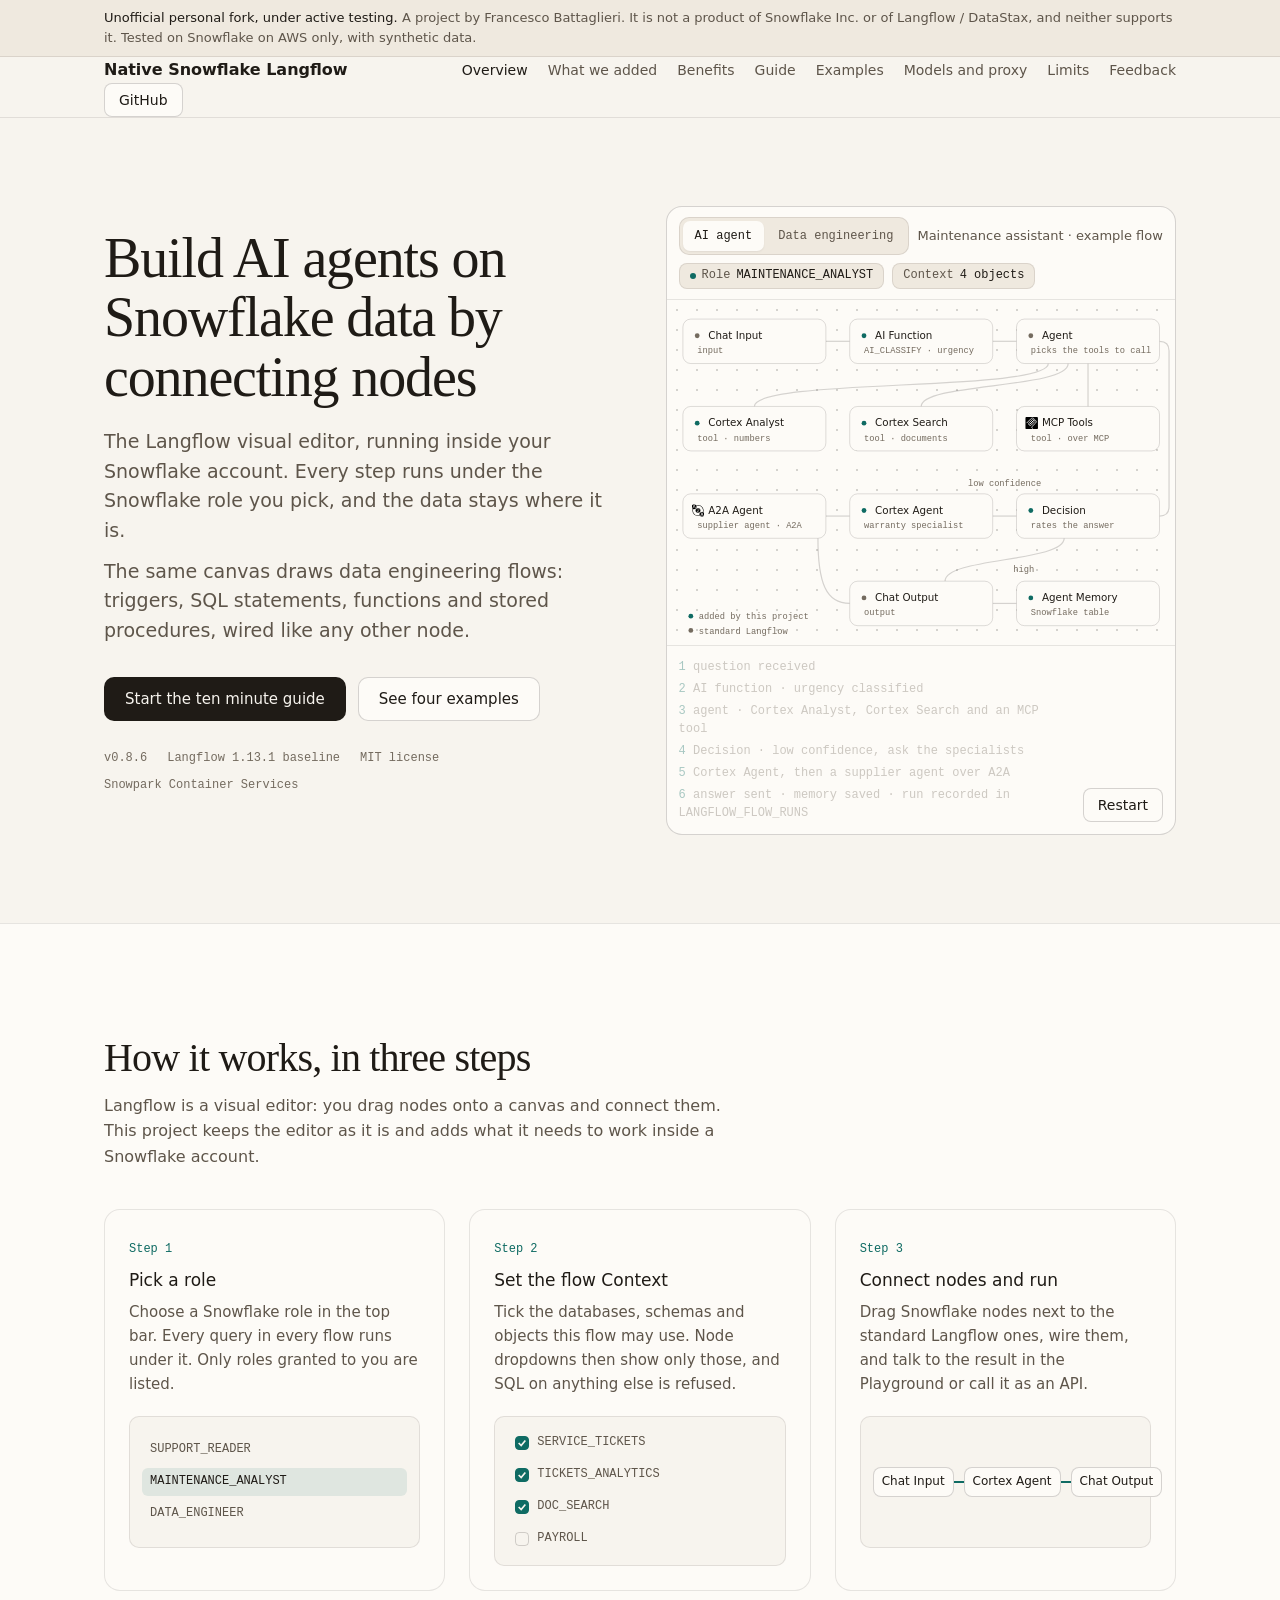
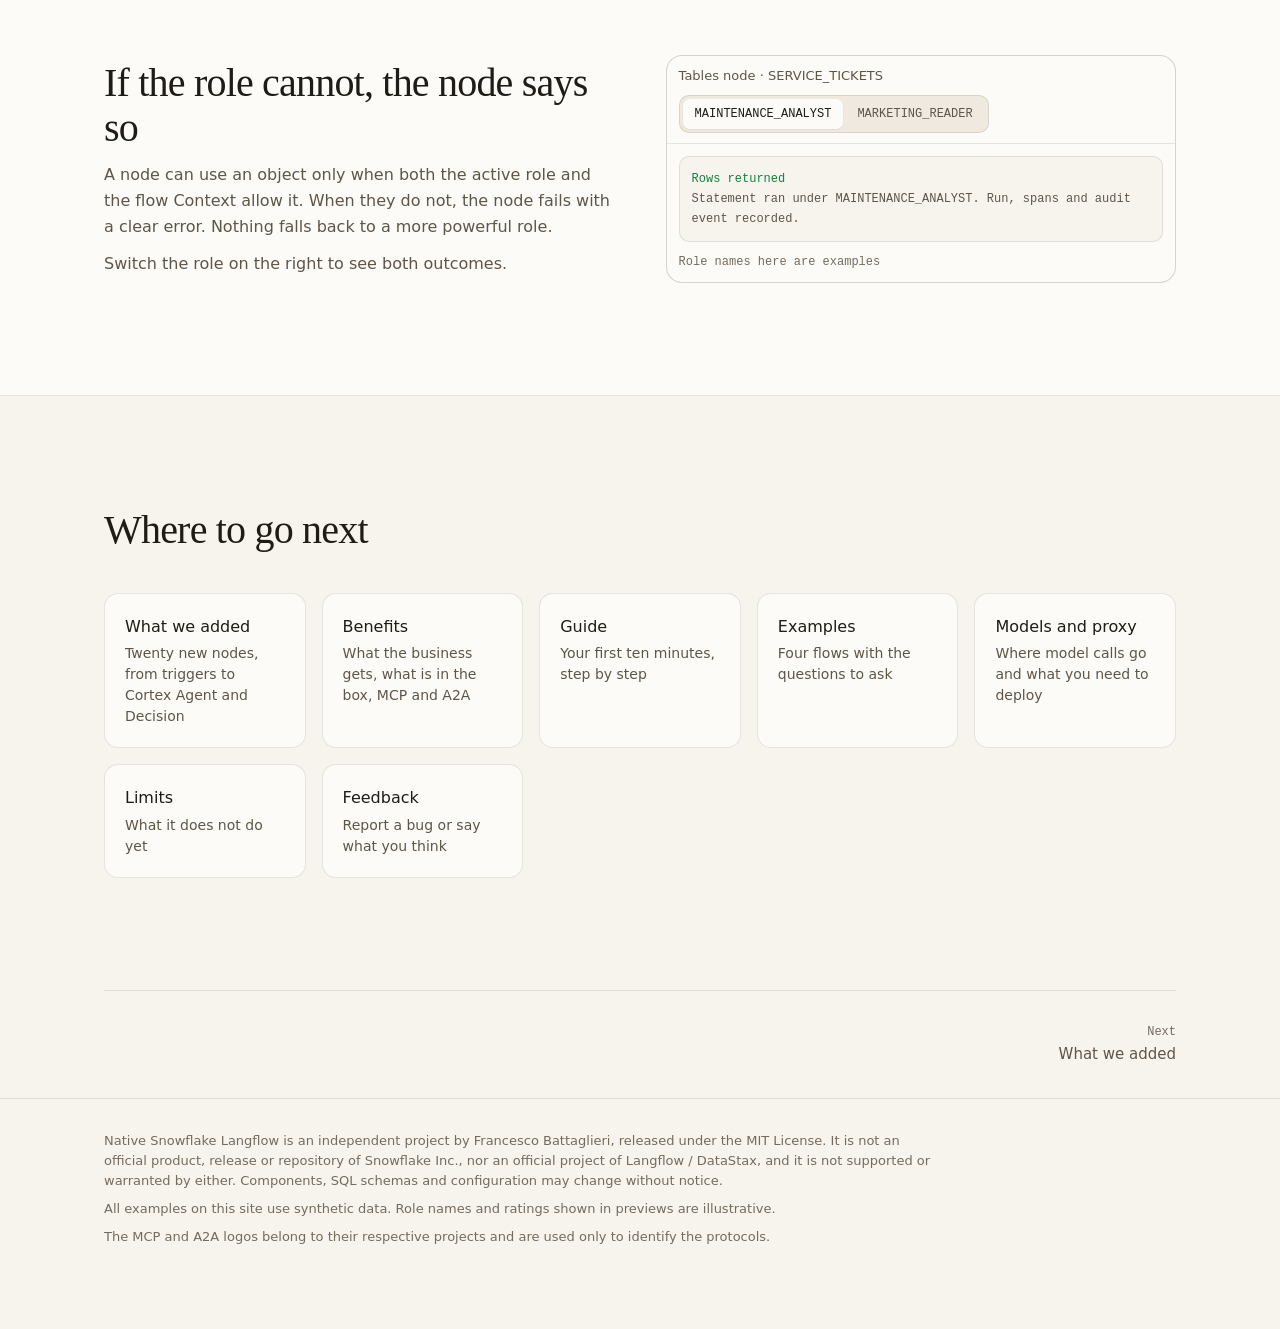
==== commit ab4cc319: "Add a "What we added" page to the site A tour of the nodes this project adds to the Langflow sidebar" ====
--- a/docs/index.html
+++ b/docs/index.html
@@ -40,7 +40,7 @@
 <nav>
   <div class="wrap">
     <a class="brand" href="index.html">Native Snowflake Langflow</a>
-    <div class="links"><a href="index.html" aria-current="page">Overview</a><a href="benefits.html">Benefits</a><a href="guide.html">Guide</a><a href="examples.html">Examples</a><a href="models.html">Models and proxy</a><a href="limits.html">Limits</a><a href="feedback.html">Feedback</a></div>
+    <div class="links"><a href="index.html" aria-current="page">Overview</a><a href="added.html">What we added</a><a href="benefits.html">Benefits</a><a href="guide.html">Guide</a><a href="examples.html">Examples</a><a href="models.html">Models and proxy</a><a href="limits.html">Limits</a><a href="feedback.html">Feedback</a></div>
     <a class="btn ghost small" href="https://github.com/fbattaglieri-snowflake/Native-Snowflake-Langflow">GitHub</a>
   </div>
 </nav>
@@ -215,6 +215,7 @@
       <h2>Where to go next</h2>
     </div>
     <div class="cards">
+      <a class="card reveal" style="--i:0" href="added.html"><b>What we added</b><span>Twenty new nodes, from triggers to Cortex Agent and Decision</span></a>
       <a class="card reveal" style="--i:0" href="benefits.html"><b>Benefits</b><span>What the business gets, what is in the box, MCP and A2A</span></a>
       <a class="card reveal" style="--i:1" href="guide.html"><b>Guide</b><span>Your first ten minutes, step by step</span></a>
       <a class="card reveal" style="--i:2" href="examples.html"><b>Examples</b><span>Four flows with the questions to ask</span></a>
@@ -225,7 +226,7 @@
   </div>
 </section>
 
-<div class="wrap"><div class="pager"><span></span><a href="benefits.html" style="text-align:right"><small>Next</small>Benefits</a></div></div>
+<div class="wrap"><div class="pager"><span></span><a href="added.html" style="text-align:right"><small>Next</small>What we added</a></div></div>
 
 <footer>
   <div class="wrap">
--- a/docs/assets/site.css
+++ b/docs/assets/site.css
@@ -261,3 +261,20 @@
 .proto img{width:28px;height:28px;flex:none}
 .scene{display:none}
 .scene.on{display:block}
+
+/* what we added */
+.side{display:grid;grid-template-columns:minmax(0,260px) minmax(0,1fr)}
+.slist{display:none;padding:12px;border-right:1px solid var(--line);gap:2px;align-content:start}
+.slist.on{display:grid}
+.srow{display:flex;align-items:center;gap:10px;width:100%;height:34px;padding:0 10px;border:0;border-radius:8px;background:none;font:400 14px var(--sans);color:var(--muted);text-align:left}
+button.srow{cursor:pointer;color:var(--text);transition:background-color .15s var(--ease)}
+button.srow:hover{background:var(--raised)}
+.srow::before,.key{content:"";display:inline-block;width:6px;height:6px;border-radius:50%;background:var(--line2);flex:none}
+.srow.sf::before,.key.k1{background:var(--accent)}
+.srow.ext::before,.key.k2{background:var(--muted)}
+.key{margin:0 6px 1px 12px}.key.k1{margin-left:0}
+button.srow.sel{background:var(--accent-soft)}
+.sdetail{display:grid;align-content:center;gap:8px;padding:clamp(20px,4vw,40px);min-height:220px}
+.sdetail h3{font-size:22px;line-height:28px}
+.sdetail p{color:var(--text2);max-width:34rem}
+@media (max-width:700px){.side{grid-template-columns:minmax(0,1fr)}.slist{border-right:0;border-bottom:1px solid var(--line)}}
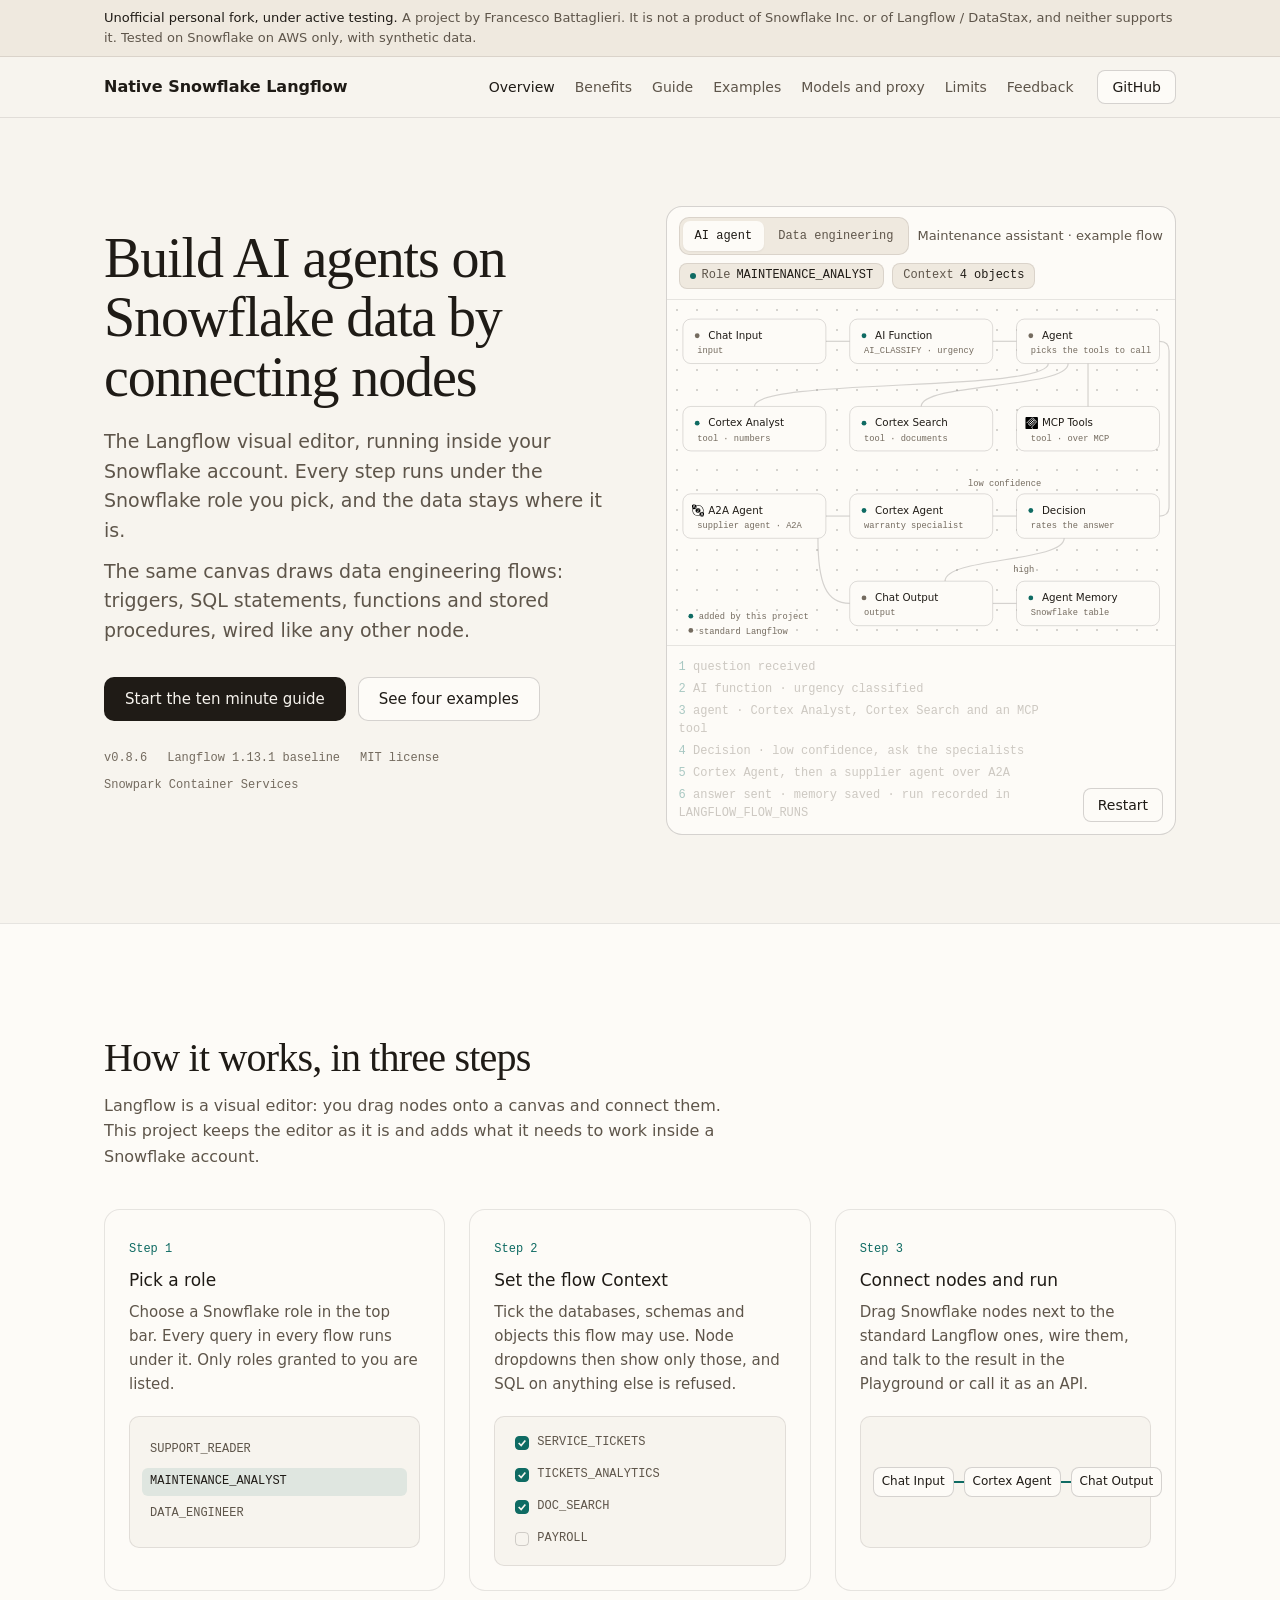
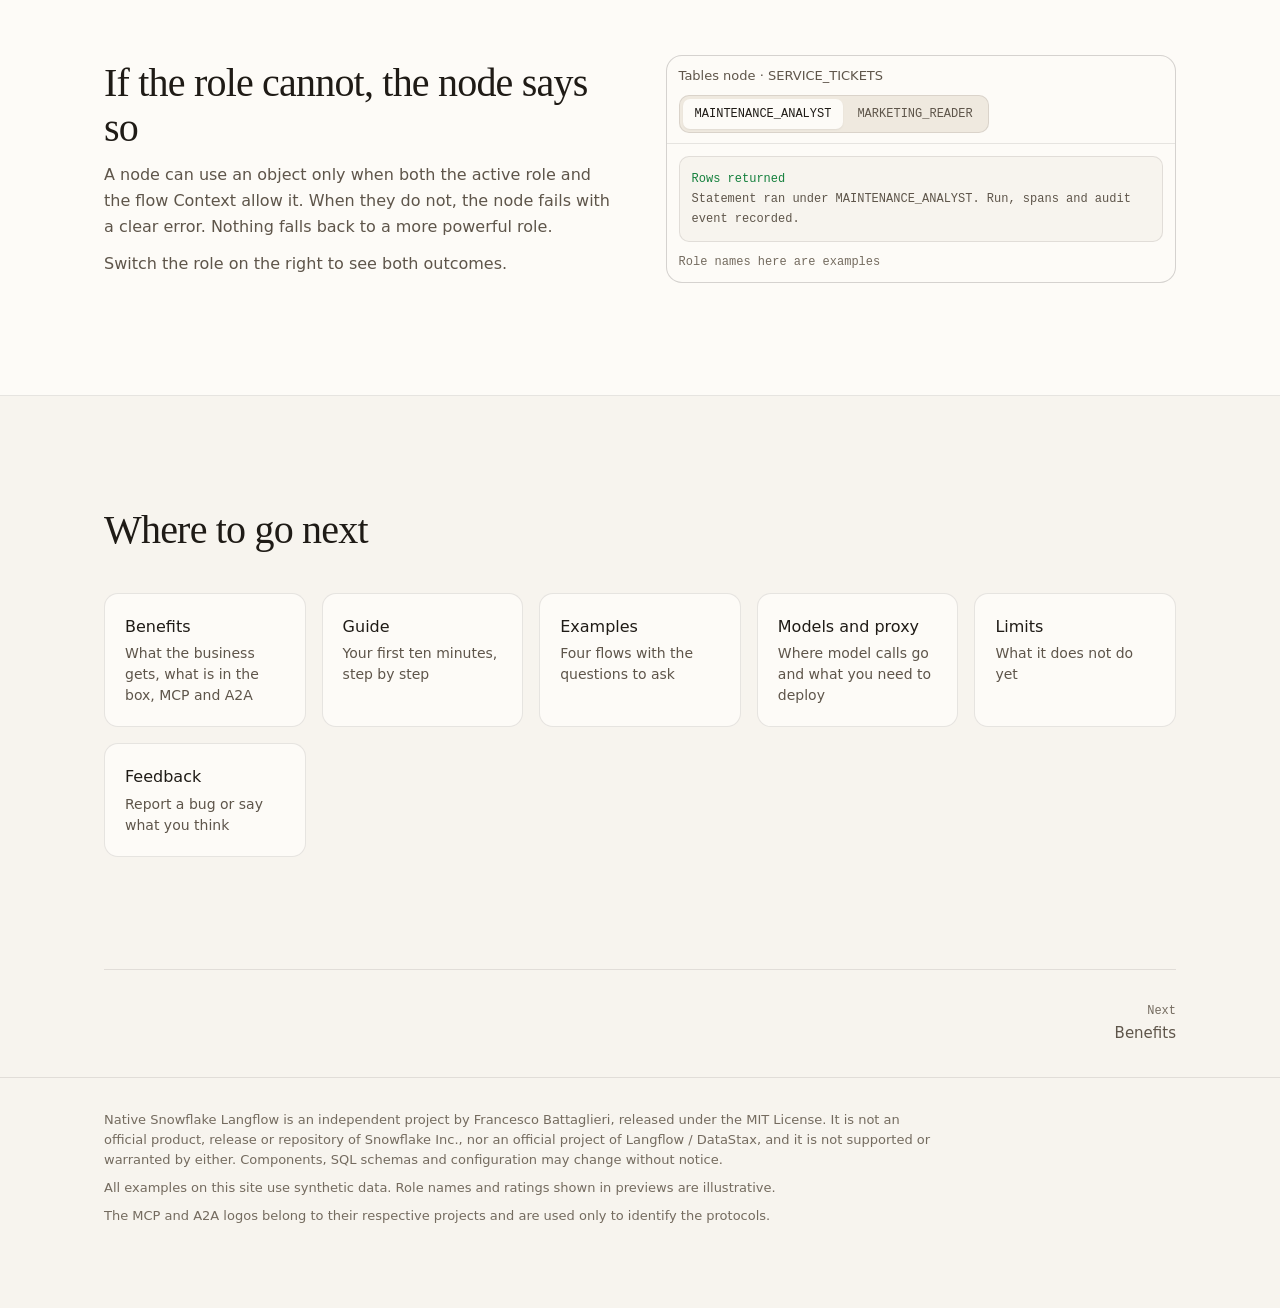
==== commit f4d44c53: "Revert "Add a "What we added" page to the site" This reverts commit ab4cc319a87f26e5cd857558871f1459" ====
--- a/docs/index.html
+++ b/docs/index.html
@@ -40,7 +40,7 @@
 <nav>
   <div class="wrap">
     <a class="brand" href="index.html">Native Snowflake Langflow</a>
-    <div class="links"><a href="index.html" aria-current="page">Overview</a><a href="added.html">What we added</a><a href="benefits.html">Benefits</a><a href="guide.html">Guide</a><a href="examples.html">Examples</a><a href="models.html">Models and proxy</a><a href="limits.html">Limits</a><a href="feedback.html">Feedback</a></div>
+    <div class="links"><a href="index.html" aria-current="page">Overview</a><a href="benefits.html">Benefits</a><a href="guide.html">Guide</a><a href="examples.html">Examples</a><a href="models.html">Models and proxy</a><a href="limits.html">Limits</a><a href="feedback.html">Feedback</a></div>
     <a class="btn ghost small" href="https://github.com/fbattaglieri-snowflake/Native-Snowflake-Langflow">GitHub</a>
   </div>
 </nav>
@@ -215,7 +215,6 @@
       <h2>Where to go next</h2>
     </div>
     <div class="cards">
-      <a class="card reveal" style="--i:0" href="added.html"><b>What we added</b><span>Twenty new nodes, from triggers to Cortex Agent and Decision</span></a>
       <a class="card reveal" style="--i:0" href="benefits.html"><b>Benefits</b><span>What the business gets, what is in the box, MCP and A2A</span></a>
       <a class="card reveal" style="--i:1" href="guide.html"><b>Guide</b><span>Your first ten minutes, step by step</span></a>
       <a class="card reveal" style="--i:2" href="examples.html"><b>Examples</b><span>Four flows with the questions to ask</span></a>
@@ -226,7 +225,7 @@
   </div>
 </section>
 
-<div class="wrap"><div class="pager"><span></span><a href="added.html" style="text-align:right"><small>Next</small>What we added</a></div></div>
+<div class="wrap"><div class="pager"><span></span><a href="benefits.html" style="text-align:right"><small>Next</small>Benefits</a></div></div>
 
 <footer>
   <div class="wrap">
--- a/docs/assets/site.css
+++ b/docs/assets/site.css
@@ -261,20 +261,3 @@
 .proto img{width:28px;height:28px;flex:none}
 .scene{display:none}
 .scene.on{display:block}
-
-/* what we added */
-.side{display:grid;grid-template-columns:minmax(0,260px) minmax(0,1fr)}
-.slist{display:none;padding:12px;border-right:1px solid var(--line);gap:2px;align-content:start}
-.slist.on{display:grid}
-.srow{display:flex;align-items:center;gap:10px;width:100%;height:34px;padding:0 10px;border:0;border-radius:8px;background:none;font:400 14px var(--sans);color:var(--muted);text-align:left}
-button.srow{cursor:pointer;color:var(--text);transition:background-color .15s var(--ease)}
-button.srow:hover{background:var(--raised)}
-.srow::before,.key{content:"";display:inline-block;width:6px;height:6px;border-radius:50%;background:var(--line2);flex:none}
-.srow.sf::before,.key.k1{background:var(--accent)}
-.srow.ext::before,.key.k2{background:var(--muted)}
-.key{margin:0 6px 1px 12px}.key.k1{margin-left:0}
-button.srow.sel{background:var(--accent-soft)}
-.sdetail{display:grid;align-content:center;gap:8px;padding:clamp(20px,4vw,40px);min-height:220px}
-.sdetail h3{font-size:22px;line-height:28px}
-.sdetail p{color:var(--text2);max-width:34rem}
-@media (max-width:700px){.side{grid-template-columns:minmax(0,1fr)}.slist{border-right:0;border-bottom:1px solid var(--line)}}
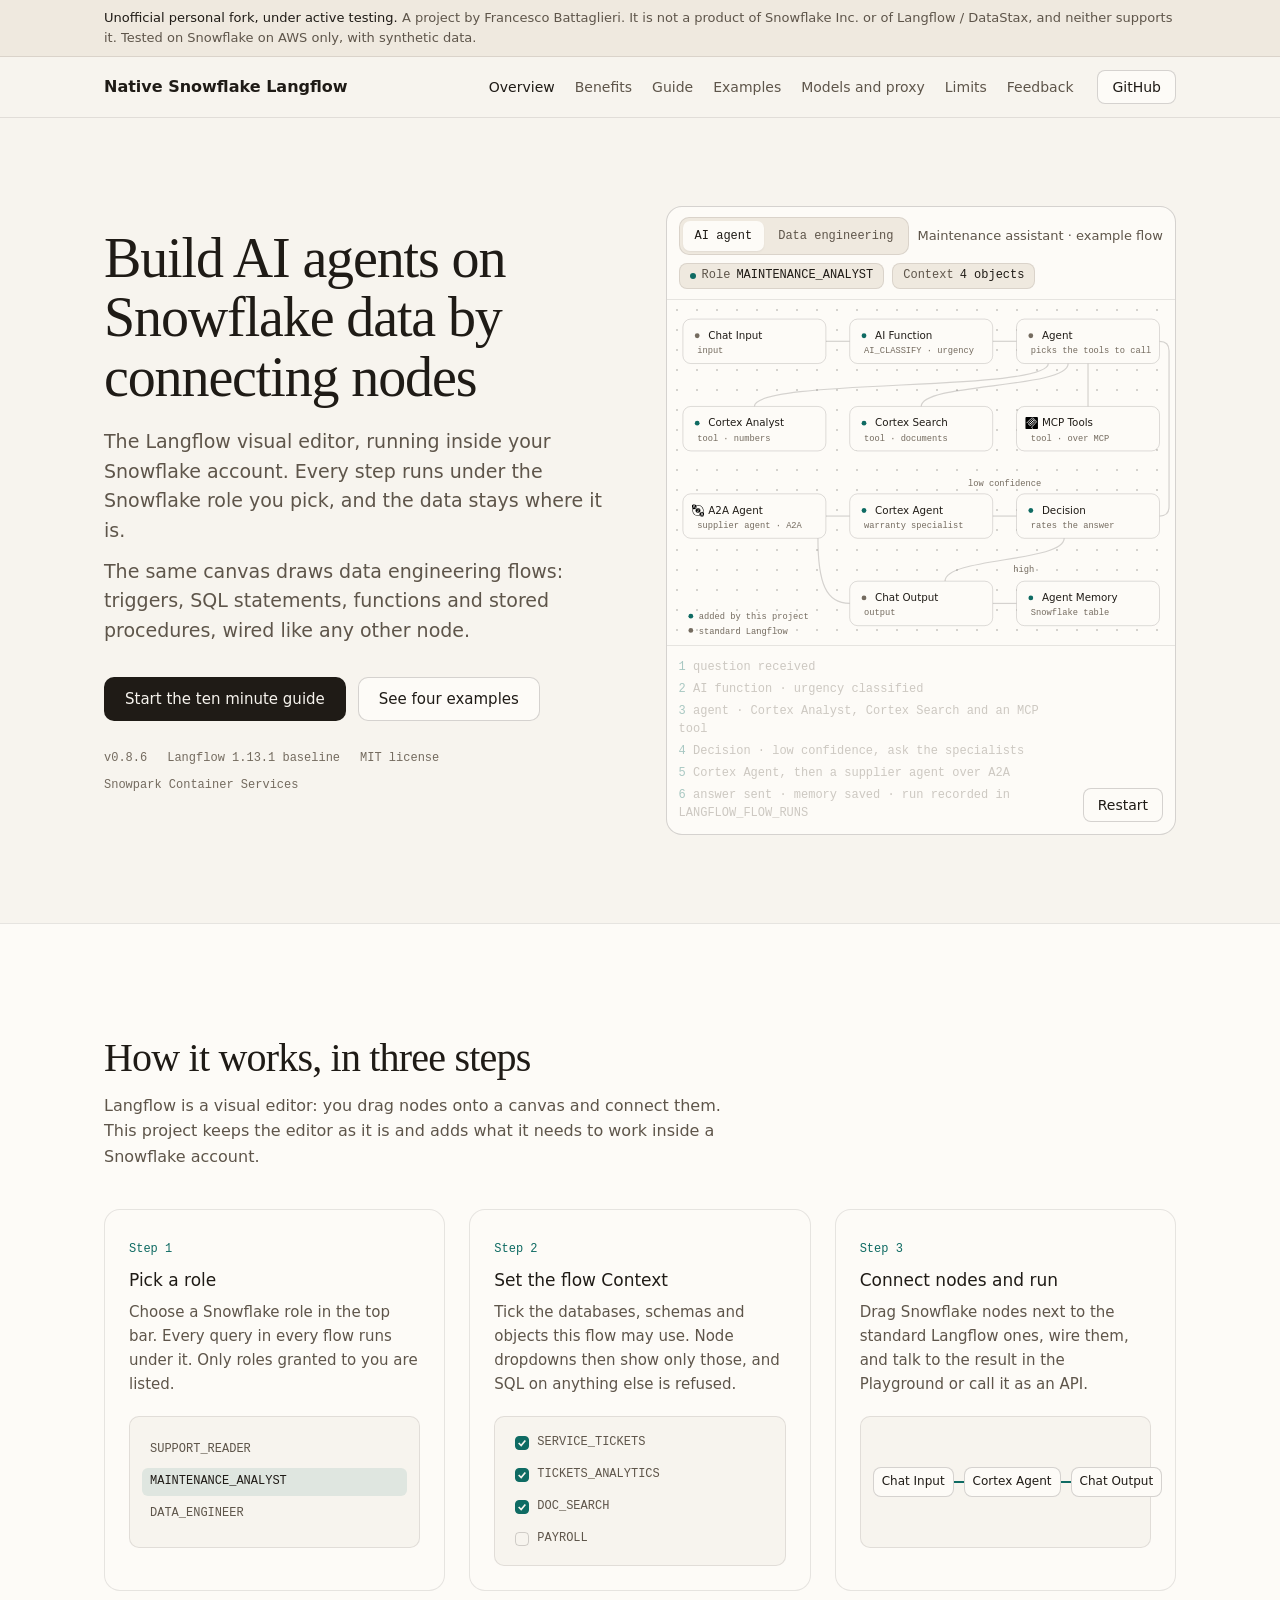
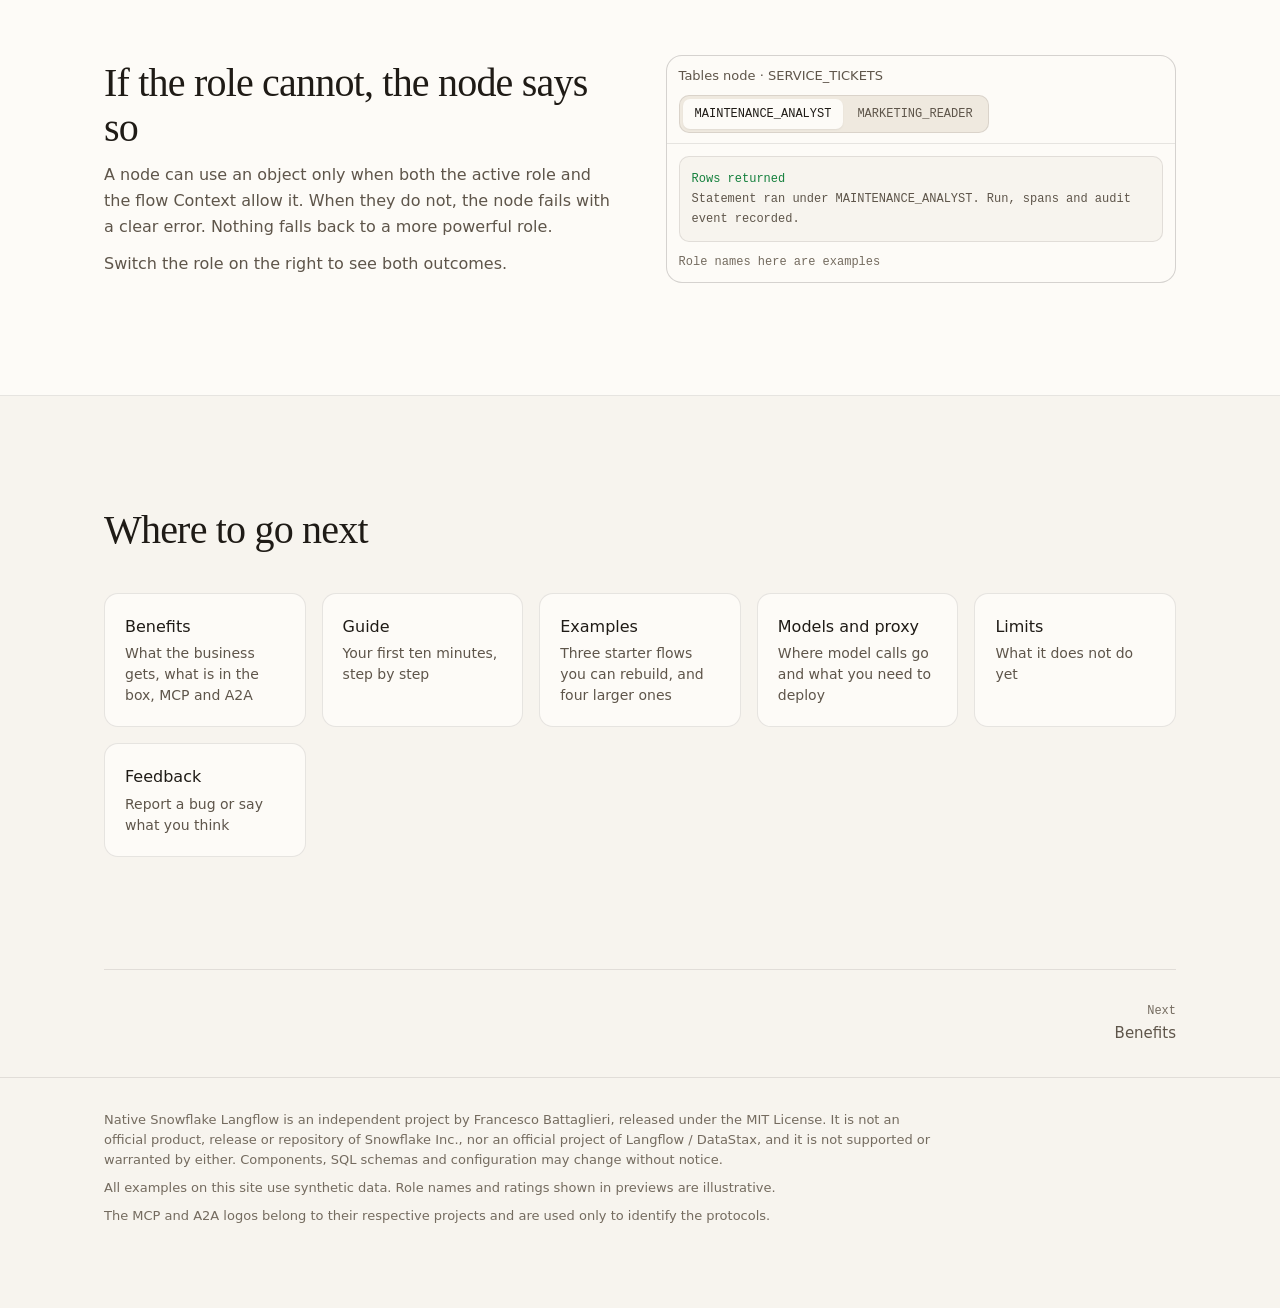
==== commit a49921b3: "Three starter examples with a setup script, documented in the repo and on the site examples/maintena" ====
--- a/docs/index.html
+++ b/docs/index.html
@@ -217,7 +217,7 @@
     <div class="cards">
       <a class="card reveal" style="--i:0" href="benefits.html"><b>Benefits</b><span>What the business gets, what is in the box, MCP and A2A</span></a>
       <a class="card reveal" style="--i:1" href="guide.html"><b>Guide</b><span>Your first ten minutes, step by step</span></a>
-      <a class="card reveal" style="--i:2" href="examples.html"><b>Examples</b><span>Four flows with the questions to ask</span></a>
+      <a class="card reveal" style="--i:2" href="examples.html"><b>Examples</b><span>Three starter flows you can rebuild, and four larger ones</span></a>
       <a class="card reveal" style="--i:3" href="models.html"><b>Models and proxy</b><span>Where model calls go and what you need to deploy</span></a>
       <a class="card reveal" style="--i:4" href="limits.html"><b>Limits</b><span>What it does not do yet</span></a>
       <a class="card reveal" style="--i:5" href="feedback.html"><b>Feedback</b><span>Report a bug or say what you think</span></a>
--- a/docs/assets/site.css
+++ b/docs/assets/site.css
@@ -261,3 +261,32 @@
 .proto img{width:28px;height:28px;flex:none}
 .scene{display:none}
 .scene.on{display:block}
+
+/* Examples: starter flows drawn as small diagrams */
+.xgrid{display:grid;gap:24px}
+.xcard{background:var(--card);border:1px solid var(--line);border-radius:16px;padding:clamp(20px,3vw,32px)}
+.band .xcard{background:var(--bg)}
+.xcard h3{font-size:20px;line-height:28px;margin-top:4px}
+.xcard>p{color:var(--text2);font-size:15px;margin-top:8px;max-width:46rem}
+.xcols{display:grid;grid-template-columns:minmax(0,1fr) minmax(0,1fr);gap:clamp(20px,3vw,40px);margin-top:20px}
+@media (max-width:860px){.xcols{grid-template-columns:minmax(0,1fr)}}
+.xd{margin-top:20px;overflow-x:auto;border:1px solid var(--line);border-radius:12px;background:var(--card)}
+.band .xd{background:var(--card)}
+.xd svg{display:block;width:100%;min-width:640px;height:auto}
+.xd rect{fill:var(--bg);stroke:var(--line2);stroke-width:1.2}
+.xd rect.sf{stroke:var(--accent)}
+.xd text{font:500 12px var(--sans);fill:var(--text);text-anchor:middle}
+.xd text.s{font:11px var(--sans);fill:var(--muted)}
+.xd text.sf{fill:var(--accent)}
+.xd text.lab{font:11px var(--mono);fill:var(--muted);text-anchor:start}
+.xd path{fill:none;stroke:var(--line2);stroke-width:1.5}
+.xd path.tool{stroke-dasharray:3 4}
+.xd path.go{stroke:var(--accent);stroke-dasharray:5 7;animation:xflow 1.4s linear infinite}
+@keyframes xflow{to{stroke-dashoffset:-24}}
+@media (prefers-reduced-motion:reduce){.xd path.go{animation:none}}
+.xtable{width:100%;border-collapse:collapse;font-size:14px;margin-top:4px}
+.xtable th{font:11px var(--mono);color:var(--muted);text-align:left;font-weight:400;padding:6px 10px 6px 0;border-bottom:1px solid var(--line2)}
+.xtable td{padding:8px 10px 8px 0;border-bottom:1px solid var(--line);color:var(--text2);vertical-align:top}
+.xtable td:first-child{color:var(--text)}
+.xfile{display:inline-flex;margin-top:16px;font:12px var(--mono);color:var(--accent);text-decoration:none;border-bottom:1px solid transparent}
+.xfile:hover{border-bottom-color:var(--accent)}
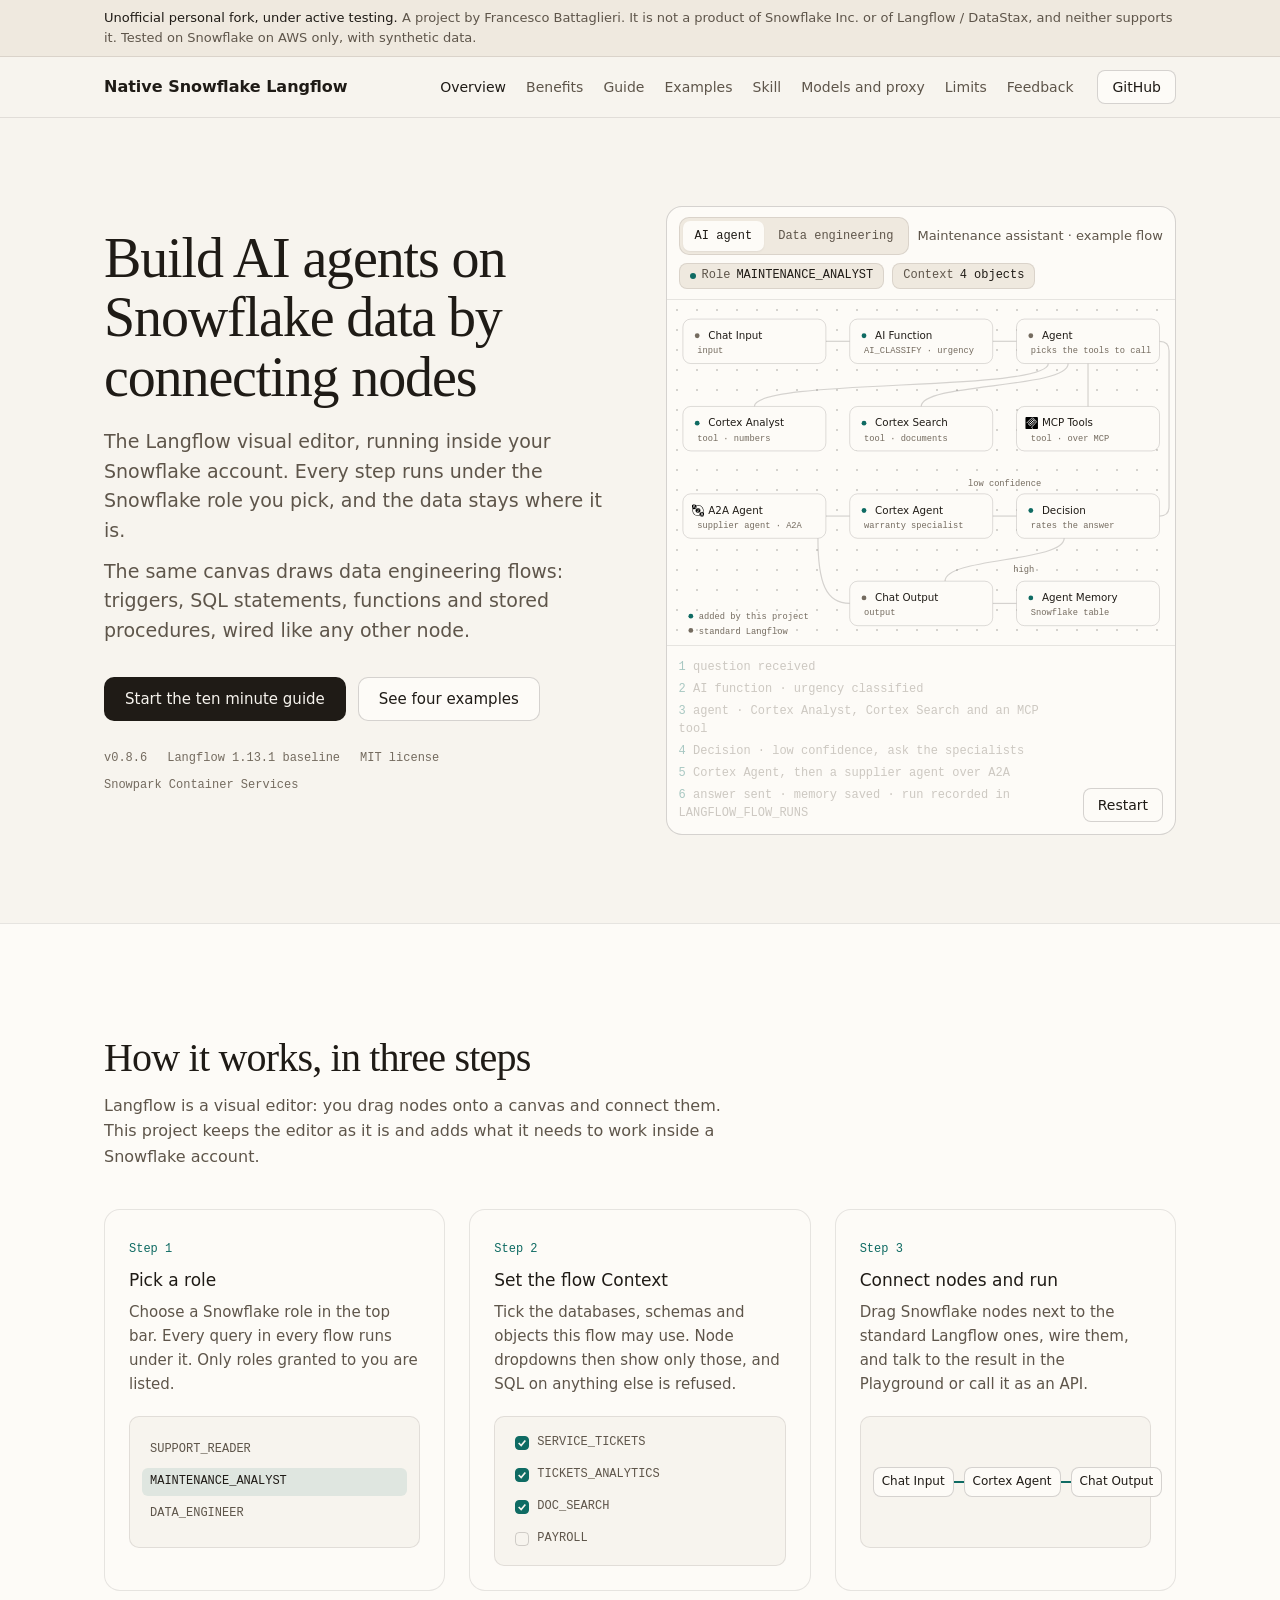
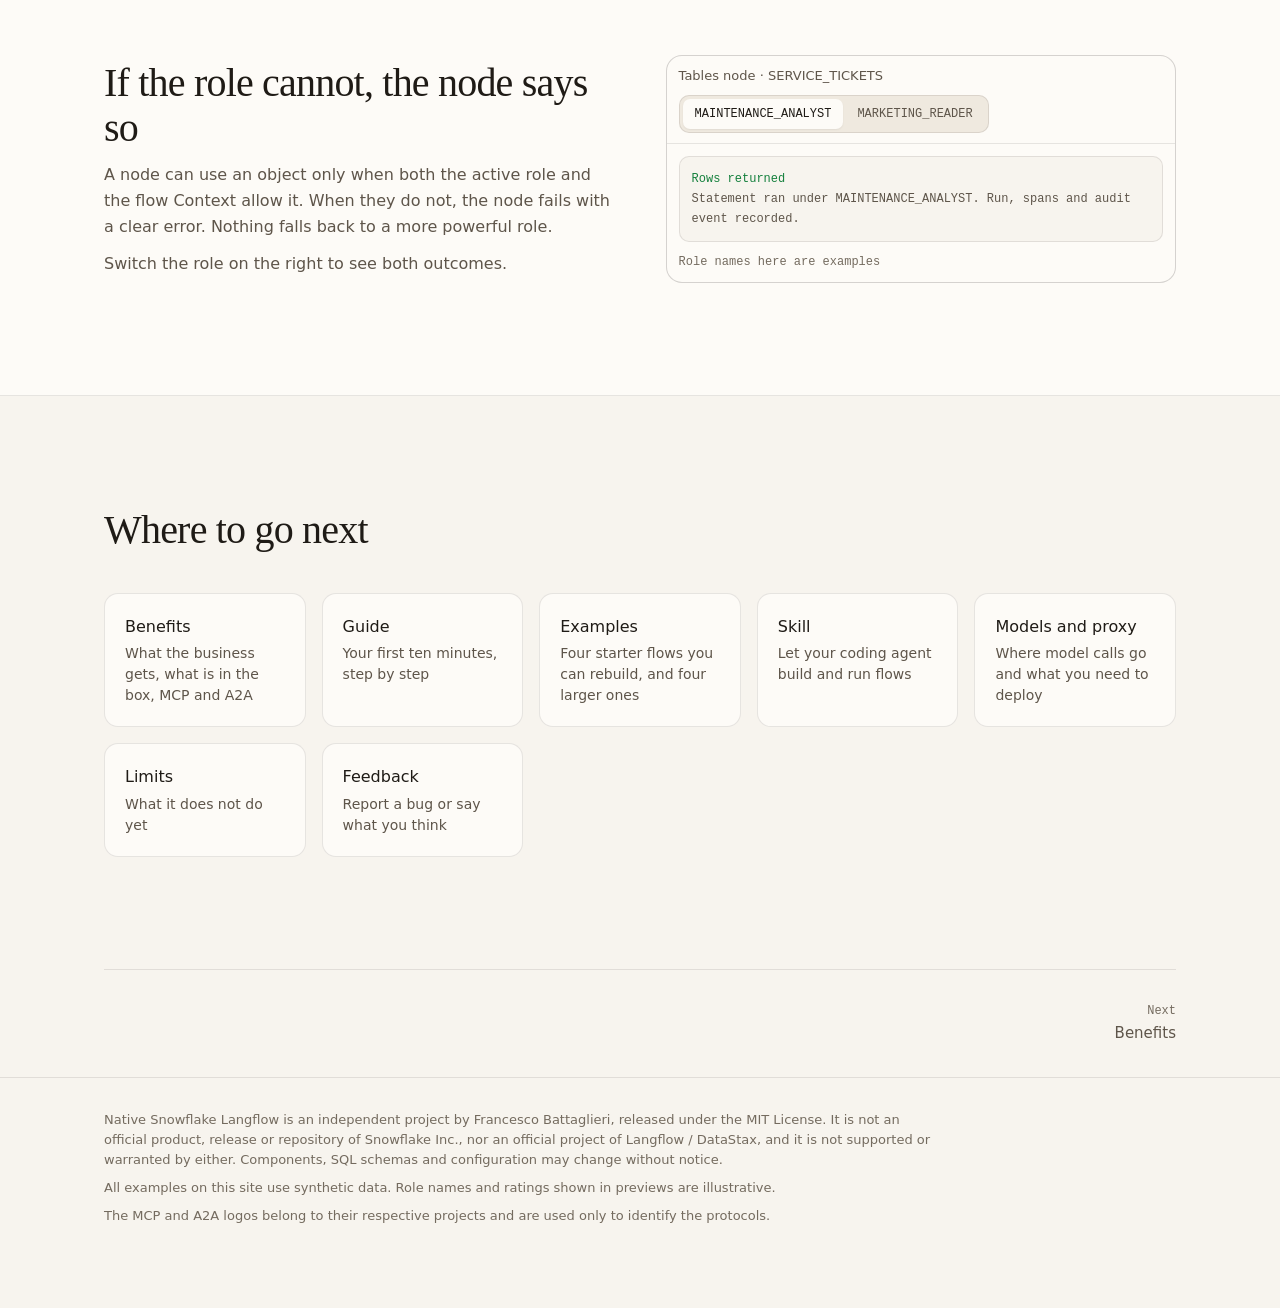
==== commit d8327365: "Skill for coding agents, site page for it, example links, cleaner SQL errors skills/native-snowflake" ====
--- a/docs/index.html
+++ b/docs/index.html
@@ -40,7 +40,7 @@
 <nav>
   <div class="wrap">
     <a class="brand" href="index.html">Native Snowflake Langflow</a>
-    <div class="links"><a href="index.html" aria-current="page">Overview</a><a href="benefits.html">Benefits</a><a href="guide.html">Guide</a><a href="examples.html">Examples</a><a href="models.html">Models and proxy</a><a href="limits.html">Limits</a><a href="feedback.html">Feedback</a></div>
+    <div class="links"><a href="index.html" aria-current="page">Overview</a><a href="benefits.html">Benefits</a><a href="guide.html">Guide</a><a href="examples.html">Examples</a><a href="skill.html">Skill</a><a href="models.html">Models and proxy</a><a href="limits.html">Limits</a><a href="feedback.html">Feedback</a></div>
     <a class="btn ghost small" href="https://github.com/fbattaglieri-snowflake/Native-Snowflake-Langflow">GitHub</a>
   </div>
 </nav>
@@ -217,7 +217,8 @@
     <div class="cards">
       <a class="card reveal" style="--i:0" href="benefits.html"><b>Benefits</b><span>What the business gets, what is in the box, MCP and A2A</span></a>
       <a class="card reveal" style="--i:1" href="guide.html"><b>Guide</b><span>Your first ten minutes, step by step</span></a>
-      <a class="card reveal" style="--i:2" href="examples.html"><b>Examples</b><span>Three starter flows you can rebuild, and four larger ones</span></a>
+      <a class="card reveal" style="--i:2" href="examples.html"><b>Examples</b><span>Four starter flows you can rebuild, and four larger ones</span></a>
+      <a class="card reveal" style="--i:3" href="skill.html"><b>Skill</b><span>Let your coding agent build and run flows</span></a>
       <a class="card reveal" style="--i:3" href="models.html"><b>Models and proxy</b><span>Where model calls go and what you need to deploy</span></a>
       <a class="card reveal" style="--i:4" href="limits.html"><b>Limits</b><span>What it does not do yet</span></a>
       <a class="card reveal" style="--i:5" href="feedback.html"><b>Feedback</b><span>Report a bug or say what you think</span></a>
--- a/docs/assets/site.css
+++ b/docs/assets/site.css
@@ -288,5 +288,5 @@
 .xtable th{font:11px var(--mono);color:var(--muted);text-align:left;font-weight:400;padding:6px 10px 6px 0;border-bottom:1px solid var(--line2)}
 .xtable td{padding:8px 10px 8px 0;border-bottom:1px solid var(--line);color:var(--text2);vertical-align:top}
 .xtable td:first-child{color:var(--text)}
-.xfile{display:inline-flex;margin-top:16px;font:12px var(--mono);color:var(--accent);text-decoration:none;border-bottom:1px solid transparent}
+.xfile{display:flex;width:fit-content;margin-top:16px;font:12px var(--mono);color:var(--accent);text-decoration:none;border-bottom:1px solid transparent}
 .xfile:hover{border-bottom-color:var(--accent)}
